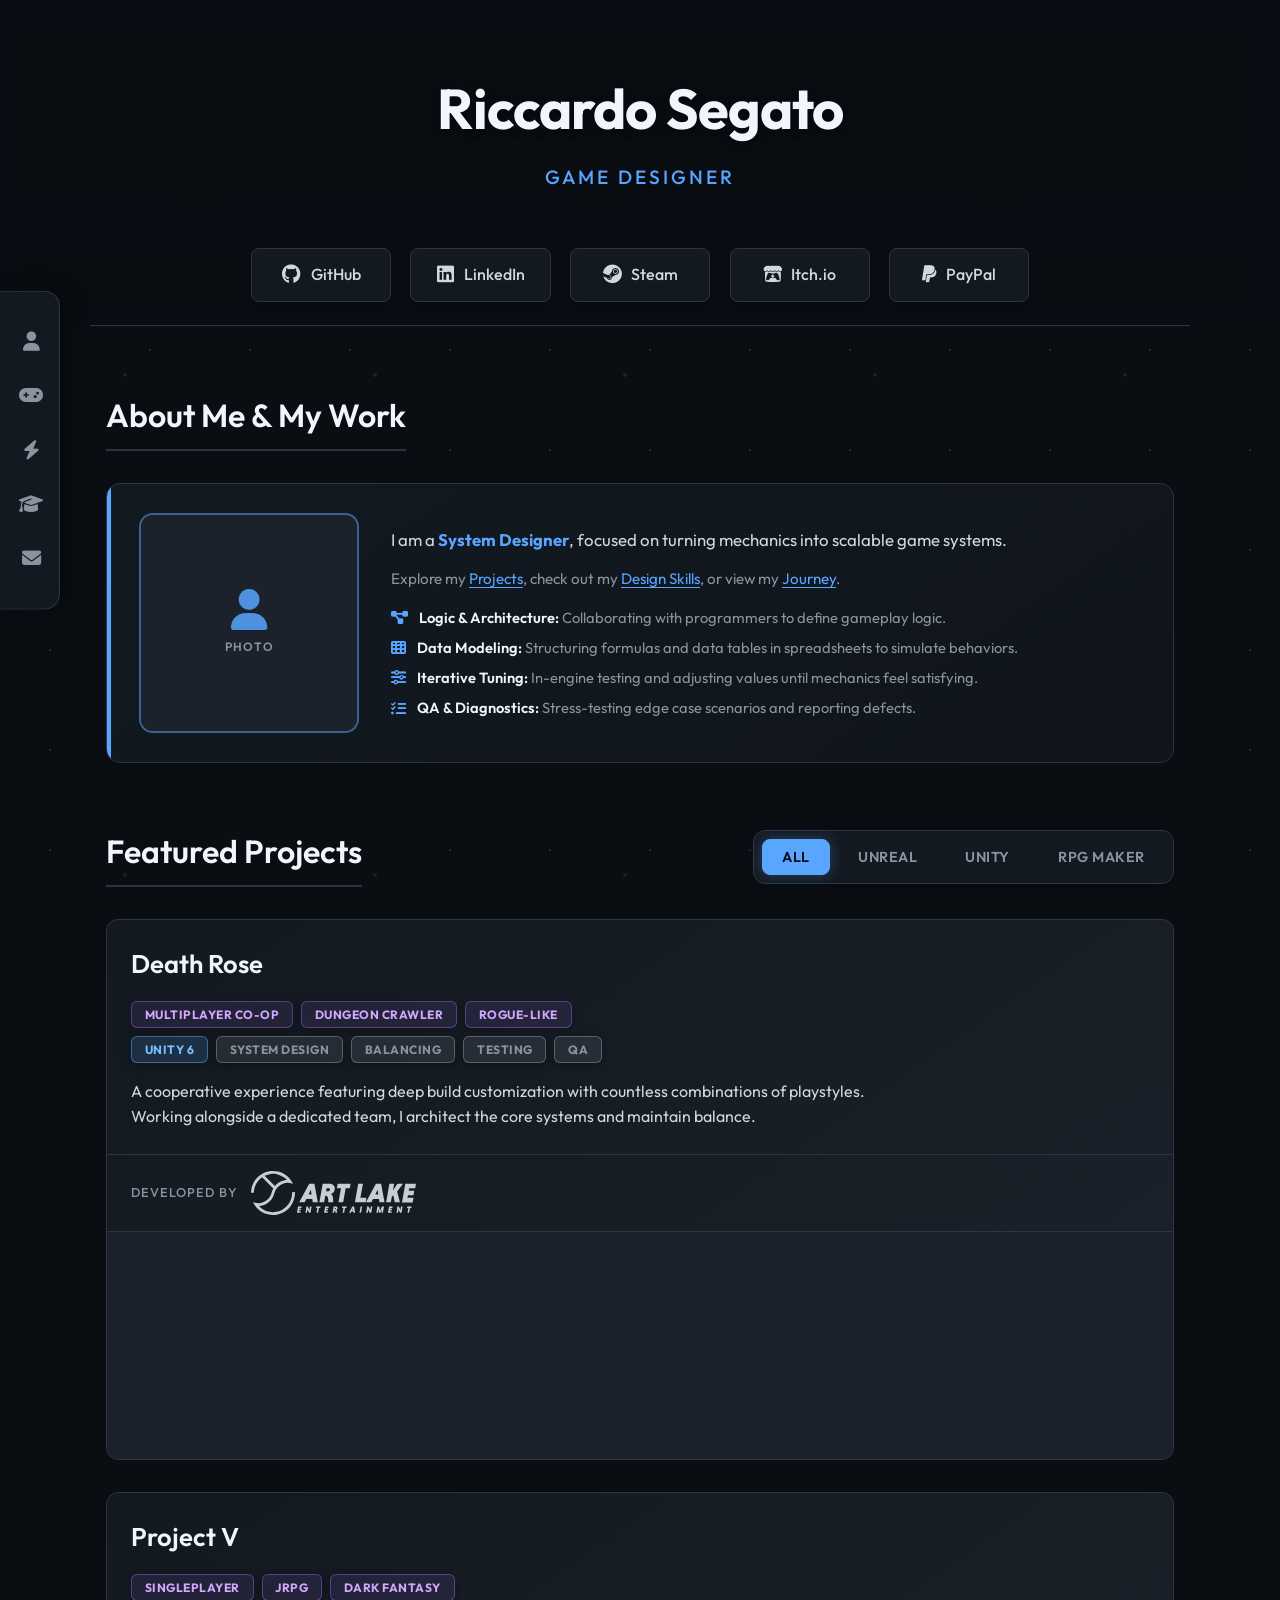
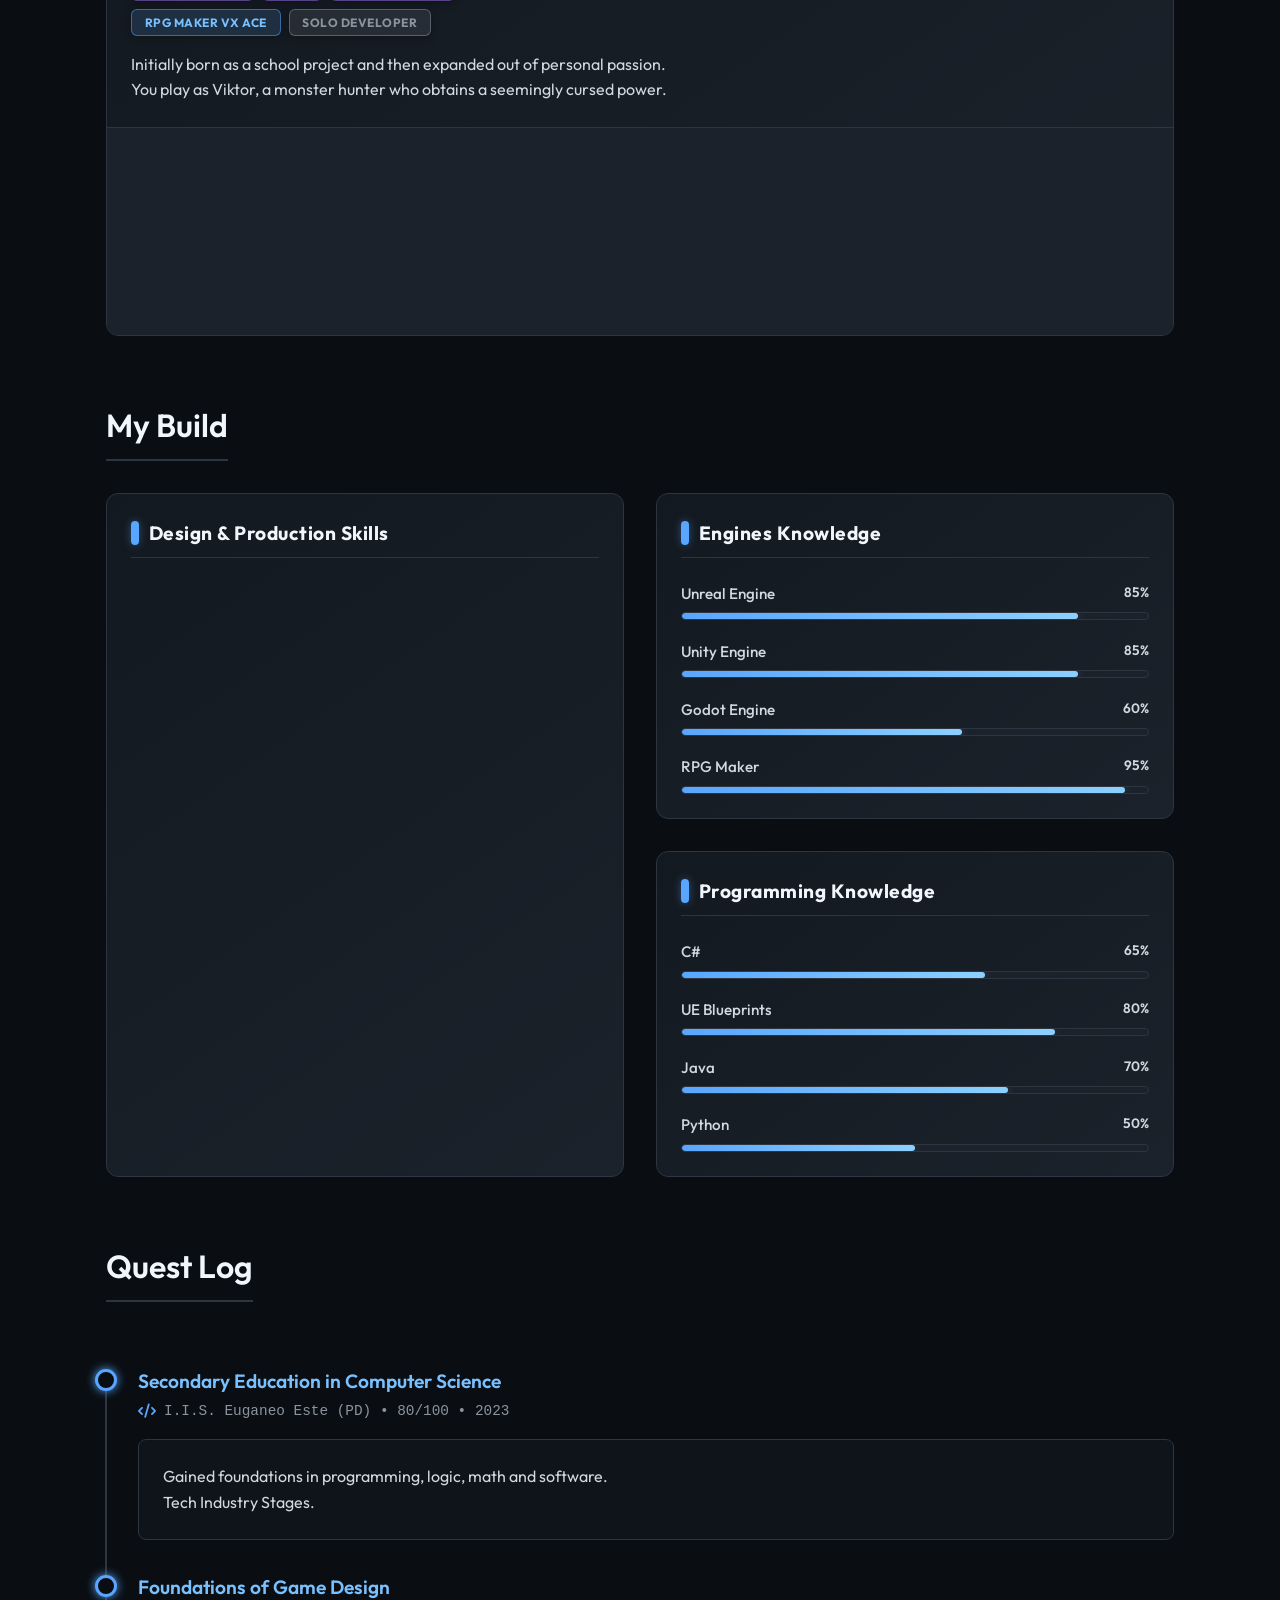
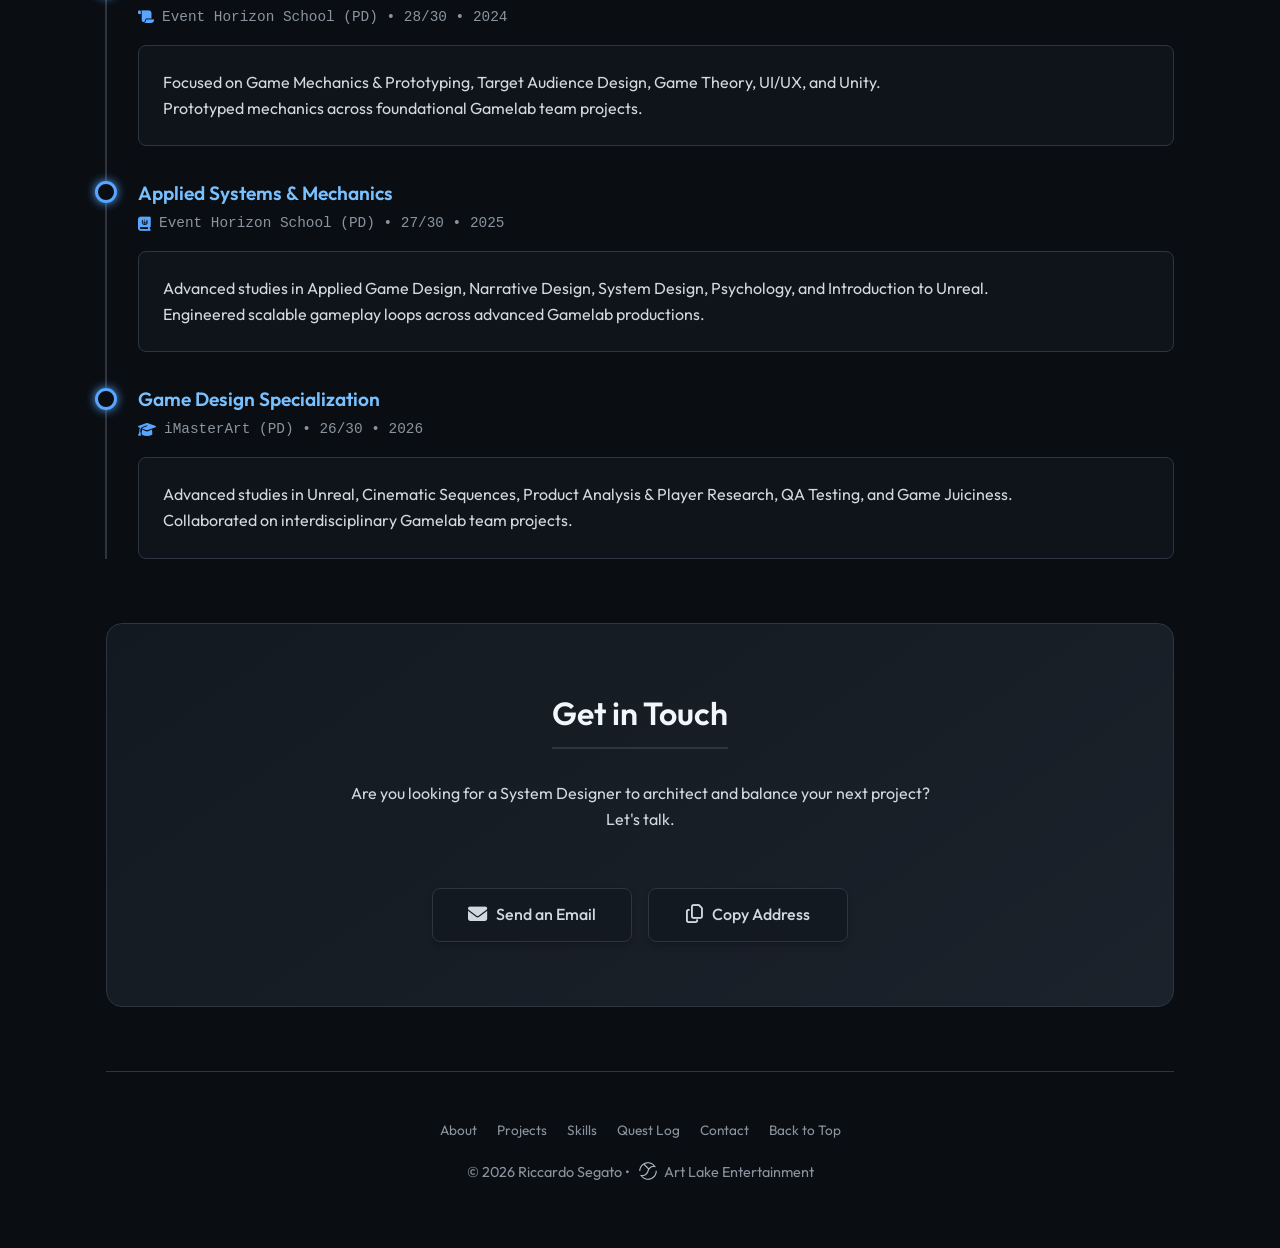
==== index.html @ 7989def7 "feat: update portfolio branding, HTML semantics, and add agent rules" ====
<!DOCTYPE html>
<html lang="en">
<head>
    <meta charset="UTF-8">
    <meta name="viewport" content="width=device-width, initial-scale=1.0">
    <title>Riccardo Segato | Game &amp; System Designer | Portfolio &amp; Projects</title>
    <meta name="description" content="Official portfolio of Riccardo Segato, System &amp; Game Designer at Art Lake. Explore featured game projects, combat mechanics, balancing, and scalable systems.">
    <meta name="keywords" content="Game Designer, System Designer, Level Design, Riccardo Segato, Art Lake Entertainment, Art Lake, ArtLake, Game Developer, Portfolio, Unreal Engine, Unity, RPG, Balancing, Death Rose, Project V">
    <meta name="author" content="Riccardo Segato">
    <link rel="canonical" href="https://officialrickster.github.io/">
    <meta name="theme-color" content="#131920">
    <meta name="color-scheme" content="dark">
    <meta name="referrer" content="strict-origin-when-cross-origin">
    <meta name="robots" content="index, follow, max-snippet:-1, max-image-preview:large, max-video-preview:-1">
    <meta name="geo.region" content="IT-34">
    <meta name="geo.placename" content="Ospedaletto Euganeo, Padua">
    <meta name="geo.position" content="45.2239;11.6111">
    <meta name="apple-mobile-web-app-capable" content="yes">
    <meta name="apple-mobile-web-app-status-bar-style" content="black-translucent">
    <meta name="apple-mobile-web-app-title" content="Riccardo Segato">
    <meta name="format-detection" content="telephone=no">
    <link rel="manifest" href="my-favicon/site.webmanifest">
    <link rel="icon" type="image/png" href="my-favicon/favicon-96x96.png" sizes="96x96">
    <link rel="icon" type="image/svg+xml" href="my-favicon/favicon.svg">
    <link rel="shortcut icon" href="favicon.ico">
    <link rel="apple-touch-icon" sizes="180x180" href="my-favicon/apple-touch-icon.png">
    <link rel="preconnect" href="https://fonts.googleapis.com">
    <link rel="preconnect" href="https://fonts.gstatic.com" crossorigin>
    <link rel="preconnect" href="https://cdnjs.cloudflare.com" crossorigin>
    <link rel="preconnect" href="https://cdn.jsdelivr.net" crossorigin>
    <link rel="preconnect" href="https://store.steampowered.com">
    <link rel="preconnect" href="https://itch.io">
    <link rel="dns-prefetch" href="https://www.googletagmanager.com">
    <link rel="dns-prefetch" href="https://store.fastly.steamstatic.com">
    <link rel="dns-prefetch" href="https://shared.fastly.steamstatic.com">
    <link rel="dns-prefetch" href="https://static.itch.io">
    <link rel="dns-prefetch" href="https://img.itch.zone">
    <link rel="preload" href="https://fonts.googleapis.com/css2?family=Outfit:wght@300;400;500;600;700&display=swap" as="style" onload="this.onload=null;this.rel='stylesheet'">
    <noscript><link rel="stylesheet" href="https://fonts.googleapis.com/css2?family=Outfit:wght@300;400;500;600;700&display=swap"></noscript>
    <link rel="preload" href="https://cdnjs.cloudflare.com/ajax/libs/font-awesome/6.4.0/css/all.min.css" as="style" onload="this.onload=null;this.rel='stylesheet'">
    <noscript><link rel="stylesheet" href="https://cdnjs.cloudflare.com/ajax/libs/font-awesome/6.4.0/css/all.min.css"></noscript>
    <link rel="stylesheet" href="style.css?v=3.7">
    <script defer src="https://cdn.jsdelivr.net/npm/chart.js"></script>
    <script async src="https://www.googletagmanager.com/gtag/js?id=G-GPJS0GCNQX"></script>
    <meta name="google-site-verification" content="hffwutsy0ZOFb4CB1auORcxSzdlUuJG3Jgqvb8DzFxU">
    <meta name="yandex-verification" content="569b7600871c4b5b">
    <link rel="sitemap" type="application/xml" title="Sitemap" href="https://officialrickster.github.io/sitemap.xml">
    <meta property="og:title" content="Riccardo Segato | Game &amp; System Designer | Portfolio &amp; Projects">
    <meta property="og:description" content="Official portfolio of Riccardo Segato, System &amp; Game Designer at Art Lake. Explore featured game projects, combat mechanics, balancing, and scalable systems.">
    <meta property="og:type" content="website">
    <meta property="og:url" content="https://officialrickster.github.io/">
    <meta property="og:site_name" content="Riccardo Segato | Portfolio &amp; Projects">
    <meta property="og:locale" content="en_US">
    <meta property="profile:first_name" content="Riccardo">
    <meta property="profile:last_name" content="Segato">
    <meta property="profile:username" content="OfficialRickster">
    <meta property="og:image" content="https://officialrickster.github.io/my-favicon/web-app-manifest-512x512.png">
    <meta property="og:image:secure_url" content="https://officialrickster.github.io/my-favicon/web-app-manifest-512x512.png">
    <meta property="og:image:type" content="image/png">
    <meta property="og:image:width" content="512">
    <meta property="og:image:height" content="512">
    <meta property="og:image:alt" content="Riccardo Segato Portfolio Logo">
    <meta name="twitter:card" content="summary">
    <meta name="twitter:site" content="@segato_riccardo">
    <meta name="twitter:creator" content="@segato_riccardo">
    <meta name="twitter:title" content="Riccardo Segato | Game &amp; System Designer | Portfolio &amp; Projects">
    <meta name="twitter:description" content="Official portfolio of Riccardo Segato, System &amp; Game Designer at Art Lake. Explore featured game projects, combat mechanics, balancing, and scalable systems.">
    <meta name="twitter:image" content="https://officialrickster.github.io/my-favicon/web-app-manifest-512x512.png">
    <meta name="twitter:image:alt" content="Riccardo Segato Portfolio Logo">
    <link rel="me" href="https://github.com/OfficialRickster">
    <link rel="me" href="https://www.linkedin.com/in/segato-riccardo/">
    <link rel="me" href="https://steamcommunity.com/id/OfficialRickster/">
    <link rel="me" href="https://officialrickster.itch.io/">
    <link rel="me" href="https://open.spotify.com/user/6gh5ch8ua9278mzymevxpqsib">
    <link rel="me" href="https://www.instagram.com/official.rickster/">
    <link rel="me" href="https://www.facebook.com/official.rickster/">
    <link rel="me" href="https://x.com/segato_riccardo">
    <link rel="me" href="https://www.gog.com/u/Official.Rickster">
    <link rel="me" href="https://store.epicgames.com/u/e42998a658664f479538f6eff602d3c8">
    <link rel="me" href="https://www.youtube.com/@official.rickster">
    <link rel="me" href="https://www.xbox.com/it-IT/play/user/RikyTV%20Official">
    <link rel="me" href="https://www.twitch.tv/officialrickster">
    <link rel="me" href="https://linktr.ee/official.rickster">
    <link rel="me" href="https://dev.to/officialrickster">
    <link rel="me" href="https://www.nexusmods.com/profile/OfficialRickster">
    <link rel="me" href="https://www.moddb.com/members/officialrickster">
    <link rel="me" href="https://www.indiedb.com/members/officialrickster">
    <link rel="me" href="https://www.therookies.co/u/rickster">
    <link rel="me" href="https://www.figma.com/@ricksters">
    <script type="application/ld+json">
    {
      "@context": "https://schema.org",
      "@graph": [
        {
          "@type": "WebSite",
          "@id": "https://officialrickster.github.io/#website",
          "url": "https://officialrickster.github.io/",
          "name": "Riccardo Segato | Portfolio & Projects",
          "description": "Official portfolio of Riccardo Segato, System & Game Designer at Art Lake. Explore featured game projects, combat mechanics, balancing, and scalable systems.",
          "publisher": { "@id": "https://officialrickster.github.io/#person" },
          "author": { "@id": "https://officialrickster.github.io/#person" },
          "copyrightHolder": { "@id": "https://officialrickster.github.io/#person" },
          "copyrightYear": 2026,
          "inLanguage": "en"
        },
        {
          "@type": "ProfilePage",
          "@id": "https://officialrickster.github.io/#profilepage",
          "url": "https://officialrickster.github.io/",
          "name": "Riccardo Segato | Game & System Designer | Portfolio & Projects",
          "isPartOf": { "@id": "https://officialrickster.github.io/#website" },
          "about": { "@id": "https://officialrickster.github.io/#person" },
          "mainEntity": { "@id": "https://officialrickster.github.io/#person" },
          "dateCreated": "2026-06-30T19:08:00+02:00",
          "dateModified": "2026-09-23T23:28:00+02:00",
          "hasPart": [
            { "@id": "https://officialrickster.github.io/#navigation" },
            { "@id": "https://officialrickster.github.io/#faq" }
          ],
          "speakable": {
            "@type": "SpeakableSpecification",
            "cssSelector": [
              ".about-lead",
              ".subtitle"
            ]
          },
          "inLanguage": "en"
        },
        {
          "@type": "ItemList",
          "@id": "https://officialrickster.github.io/#navigation",
          "name": "Site Navigation",
          "itemListElement": [
            {
              "@type": "SiteNavigationElement",
              "position": 1,
              "name": "About",
              "url": "https://officialrickster.github.io/#about"
            },
            {
              "@type": "SiteNavigationElement",
              "position": 2,
              "name": "Projects",
              "url": "https://officialrickster.github.io/#projects"
            },
            {
              "@type": "SiteNavigationElement",
              "position": 3,
              "name": "Skills",
              "url": "https://officialrickster.github.io/#skills"
            },
            {
              "@type": "SiteNavigationElement",
              "position": 4,
              "name": "Education",
              "url": "https://officialrickster.github.io/#education"
            },
            {
              "@type": "SiteNavigationElement",
              "position": 5,
              "name": "Contact",
              "url": "https://officialrickster.github.io/#contact"
            }
          ]
        },
        {
          "@type": "Organization",
          "@id": "https://officialrickster.github.io/#organization",
          "name": "Art Lake Entertainment",
          "alternateName": [
            "Art Lake",
            "ArtLake",
            "ArtLake Entertainment"
          ],
          "url": "https://officialrickster.github.io/",
          "logo": "https://officialrickster.github.io/Assets/AL-Logo.svg",
          "image": "https://officialrickster.github.io/Assets/AL-ExtendedLogo.svg",
          "description": "Indie game development studio based in Veneto, Italy, developers and publishers of the cooperative action Rogue-Like Death Rose.",
          "address": {
            "@type": "PostalAddress",
            "addressRegion": "Veneto",
            "addressCountry": "Italy"
          },
          "knowsAbout": [
            "Video Game Development",
            "Unity",
            "Unreal Engine",
            "Cooperative Games",
            "Action Rogue-Like"
          ],
          "member": {
            "@id": "https://officialrickster.github.io/#person"
          },
          "owns": [
            { "@id": "https://officialrickster.github.io/#game-death-rose" }
          ],
          "product": [
            { "@id": "https://officialrickster.github.io/#game-death-rose" }
          ]
        },
        {
          "@type": "Person",
          "@id": "https://officialrickster.github.io/#person",
          "name": "Riccardo Segato",
          "alternateName": [
            "Riccardo S.",
            "OfficialRickster",
            "official.rickster",
            "Official_Rickster",
            "Rickster",
            "Rick",
            "RikyTV",
            "RikyTVOfficial",
            "RikyTV_Official",
            "JustRick"
          ],
          "givenName": "Riccardo",
          "familyName": "Segato",
          "nationality": {
            "@type": "Country",
            "name": "Italy"
          },
          "homeLocation": {
            "@type": "Place",
            "name": "Ospedaletto Euganeo, Padua, Italy",
            "address": {
              "@type": "PostalAddress",
              "addressLocality": "Ospedaletto Euganeo",
              "addressRegion": "Padua",
              "addressCountry": "Italy"
            }
          },
          "worksFor": {
            "@id": "https://officialrickster.github.io/#organization"
          },
          "memberOf": {
            "@id": "https://officialrickster.github.io/#organization"
          },
          "workExample": [
            { "@id": "https://officialrickster.github.io/#game-death-rose" },
            { "@id": "https://officialrickster.github.io/#game-project-v" }
          ],
          "knowsLanguage": [
            {
              "@type": "Language",
              "name": "Italian",
              "alternateName": "it"
            },
            {
              "@type": "Language",
              "name": "English",
              "alternateName": "en"
            }
          ],
          "alumniOf": [
            {
              "@type": "EducationalOrganization",
              "name": "Event Horizon School",
              "url": "https://eventhorizon-school.com/"
            },
            {
              "@type": "EducationalOrganization",
              "name": "iMasterArt",
              "url": "https://imasterart.academy/"
            },
            {
              "@type": "EducationalOrganization",
              "name": "I.I.S. Euganeo Este",
              "url": "https://euganeo.edu.it/"
            }
          ],
          "hasCredential": [
            {
              "@type": "EducationalOccupationalCredential",
              "name": "Game Design Specialization",
              "credentialCategory": "Professional Specialization",
              "recognizedBy": {
                "@type": "EducationalOrganization",
                "name": "iMasterArt",
                "url": "https://imasterart.academy/"
              }
            },
            {
              "@type": "EducationalOccupationalCredential",
              "name": "Applied Systems & Mechanics",
              "credentialCategory": "Professional Course",
              "recognizedBy": {
                "@type": "EducationalOrganization",
                "name": "Event Horizon School",
                "url": "https://eventhorizon-school.com/"
              }
            },
            {
              "@type": "EducationalOccupationalCredential",
              "name": "Foundations of Game Design",
              "credentialCategory": "Professional Course",
              "recognizedBy": {
                "@type": "EducationalOrganization",
                "name": "Event Horizon School",
                "url": "https://eventhorizon-school.com/"
              }
            },
            {
              "@type": "EducationalOccupationalCredential",
              "name": "Secondary Education in Computer Science",
              "credentialCategory": "High School Diploma",
              "recognizedBy": {
                "@type": "EducationalOrganization",
                "name": "I.I.S. Euganeo Este",
                "url": "https://euganeo.edu.it/"
              }
            }
          ],
          "jobTitle": [
            "Game Designer",
            "System Designer",
            "Level Designer",
            "Game Developer",
            "QA Tester"
          ],
          "hasOccupation": [
            {
              "@type": "Occupation",
              "name": "System Designer",
              "occupationalCategory": "15-1255.00",
              "skills": "Mathematical Balancing, System Architecture, Economy Design, Progression Curves, Data Tables"
            },
            {
              "@type": "Occupation",
              "name": "Game Designer",
              "occupationalCategory": "15-1255.00",
              "skills": "Game Mechanics, Combat Design, GDD, Prototyping, Unreal Engine, Unity, Level Design"
            },
            {
              "@type": "Occupation",
              "name": "Game Developer",
              "occupationalCategory": "15-1255.00",
              "skills": "Game Development, Unreal Engine, Unity, Sequencer, Animation, Blueprints, Cutscenes, Cinematic Editing"
            }
          ],
          "description": "System & Game Designer specialized in game mechanics, balancing, RPGs, and robust systems.",
          "image": "https://officialrickster.github.io/my-favicon/apple-touch-icon.png",
          "url": "https://officialrickster.github.io/",
          "email": "mailto:richi.segato@gmail.com",
          "telephone": "+393341160538",
          "contactPoint": {
            "@type": "ContactPoint",
            "contactType": "Professional Inquiries & Collaborations",
            "email": "richi.segato@gmail.com",
            "telephone": "+393341160538",
            "availableLanguage": ["English", "Italian"]
          },
          "knowsAbout": [
            "Game Design",
            "System Design",
            "Game Mechanics",
            "Economy Balancing",
            "Combat Systems",
            "Progression Curves",
            "Unreal Engine",
            "Blueprints",
            "Unity",
            "C#",
            "Java",
            "Python",
            "RPG Maker",
            "Game Engines",
            "Game Development",
            "QA Testing",
            "Game Design Documentation",
            "Prototyping",
            "Level Design",
            "Agile",
            "Scrum",
            "Playtesting",
            "Game Jam",
            "Data-Driven Design",
            "JRPG",
            "Rogue-Like Design"
          ],
          "sameAs": [
            "https://github.com/OfficialRickster",
            "https://www.linkedin.com/in/segato-riccardo/",
            "https://steamcommunity.com/id/OfficialRickster/",
            "https://officialrickster.itch.io/",
            "https://open.spotify.com/user/6gh5ch8ua9278mzymevxpqsib",
            "https://www.instagram.com/official.rickster/",
            "https://www.facebook.com/official.rickster/",
            "https://x.com/segato_riccardo",
            "https://www.gog.com/u/Official.Rickster",
            "https://store.epicgames.com/u/e42998a658664f479538f6eff602d3c8",
            "https://www.youtube.com/@official.rickster",
            "https://www.xbox.com/it-IT/play/user/RikyTV%20Official",
            "https://www.twitch.tv/officialrickster",
            "https://linktr.ee/official.rickster",
            "https://dev.to/officialrickster",
            "https://www.nexusmods.com/profile/OfficialRickster",
            "https://www.moddb.com/members/officialrickster",
            "https://www.indiedb.com/members/officialrickster",
            "https://www.therookies.co/u/rickster",
            "https://www.figma.com/@ricksters"
          ]
        },
        {
          "@type": "VideoGame",
          "@id": "https://officialrickster.github.io/#game-death-rose",
          "name": "Death Rose",
          "url": "https://store.steampowered.com/app/3953940/Death_Rose/",
          "description": "A cooperative dungeon crawler action Rogue-Like developed and published by Art Lake Entertainment, featuring deep build customization.",
          "genre": ["Multiplayer co-op", "Dungeon Crawler", "Rogue-Like"],
          "gamePlatform": ["PC", "Windows"],
          "applicationCategory": "Game",
          "operatingSystem": "Windows",
          "playMode": "CoOp",
          "creator": {
            "@id": "https://officialrickster.github.io/#organization"
          },
          "productionCompany": {
            "@id": "https://officialrickster.github.io/#organization"
          },
          "publisher": {
            "@id": "https://officialrickster.github.io/#organization"
          },
          "contributor": {
            "@id": "https://officialrickster.github.io/#person"
          }
        },
        {
          "@type": "VideoGame",
          "@id": "https://officialrickster.github.io/#game-project-v",
          "name": "Project V",
          "url": "https://officialrickster.itch.io/project-v",
          "description": "A classic singleplayer dark fantasy JRPG featuring ATB combat created and developed independently by Riccardo Segato as a personal solo indie project. Not produced by Art Lake Entertainment.",
          "genre": ["Singleplayer", "JRPG", "ATB Combat", "Fantasy"],
          "gamePlatform": ["PC", "Windows"],
          "applicationCategory": "Game",
          "operatingSystem": "Windows",
          "playMode": "SinglePlayer",
          "creator": { "@id": "https://officialrickster.github.io/#person" },
          "author": { "@id": "https://officialrickster.github.io/#person" },
          "publisher": { "@id": "https://officialrickster.github.io/#person" },
          "copyrightHolder": { "@id": "https://officialrickster.github.io/#person" }
        },
        {
          "@type": "FAQPage",
          "@id": "https://officialrickster.github.io/#faq",
          "isPartOf": { "@id": "https://officialrickster.github.io/#website" },
          "about": { "@id": "https://officialrickster.github.io/#person" },
          "mainEntity": [
            {
              "@type": "Question",
              "name": "Who is Riccardo Segato and what does he specialize in as a Game Designer?",
              "acceptedAnswer": {
                "@type": "Answer",
                "text": "Riccardo Segato is an Italian Game Designer specializing in mechanic design and creating scalable game systems, with a vertical focus on gameplay logic architecture, data modeling (progression curves and formulas in spreadsheets), balancing, Economy Design, and QA. In short, he is a System Designer. He also possesses strong capabilities in Level Design, Combat Design, and Problem Solving."
              }
            },
            {
              "@type": "Question",
              "name": "What is Riccardo Segato's game design methodology and workflow?",
              "acceptedAnswer": {
                "@type": "Answer",
                "text": "Riccardo Segato approaches game design through four core pillars: Logic & Architecture (defining structured mechanics and collaborating closely with programmers), Data Modeling (designing mathematical formulas and progression curves in spreadsheets), Iterative Tuning (testing and refining values directly in-engine), and QA Diagnostics (stress-testing edge cases and defects)."
              }
            },
            {
              "@type": "Question",
              "name": "What is the professional relationship between Riccardo Segato and Art Lake Entertainment?",
              "acceptedAnswer": {
                "@type": "Answer",
                "text": "Riccardo Segato works as a System Designer, Balancer, and Tester for the independent studio Art Lake Entertainment. His personal portfolio (https://officialrickster.github.io/) showcases the body of work completed with Art Lake Entertainment as well as his individual projects independent from the studio. He has been an official member since July 2023 and actively contributes to multiple projects."
              }
            },
            {
              "@type": "Question",
              "name": "Which game engines, programming languages, and tools does Riccardo Segato master?",
              "acceptedAnswer": {
                "@type": "Answer",
                "text": "Riccardo Segato works with Unity, Unreal Engine, and RPG Maker. He has strong programming skills in Blueprints and produces well-structured Game Design Documents (GDD). He earned a Game Design Specialization from iMasterArt and completed several professional courses at Event Horizon School."
              }
            },
            {
              "@type": "Question",
              "name": "What is Riccardo Segato's educational background and technical training?",
              "acceptedAnswer": {
                "@type": "Answer",
                "text": "Riccardo Segato holds a Secondary Education Diploma in Computer Science from I.I.S. Euganeo Este (80/100, 2023), establishing a strong foundation in programming, logic, and mathematics. He completed professional game design courses at Event Horizon School and earned a Game Design Specialization at iMasterArt (26/30, 2026), focusing on Unreal Engine, game juiciness, player research, and multiple collaborative Gamelab projects."
              }
            },
            {
              "@type": "Question",
              "name": "Does Riccardo Segato have experience with rapid prototyping and game jams?",
              "acceptedAnswer": {
                "@type": "Answer",
                "text": "Yes, Riccardo Segato actively participates in game jams and rapid prototyping exercises, demonstrating the ability to turn abstract ideas into playable gameplay loops under tight deadlines, coordinate multidisciplinary teammates, and iterate on player feedback efficiently."
              }
            },
            {
              "@type": "Question",
              "name": "Where is Riccardo Segato based and is he available for remote work?",
              "acceptedAnswer": {
                "@type": "Answer",
                "text": "Riccardo Segato is based in Padua (Veneto, Italy) and is proficient in both Italian and English. He is fully available for full-remote opportunities, hybrid setups, freelance contracts, and international game development collaborations."
              }
            },
            {
              "@type": "Question",
              "name": "Which roles and collaborations is Riccardo Segato available for, and how can he be contacted?",
              "acceptedAnswer": {
                "@type": "Answer",
                "text": "Riccardo Segato is open to career opportunities and professional collaborations as a System Designer, Game Designer, Combat/Economy Balancer, and Technical QA. He can be contacted directly via email at richi.segato@gmail.com."
              }
            }
          ]
        }
      ]
    }
    </script>
</head>
<body>
    <nav class="sidebar-nav">
        <ul>
            <li><a href="#about" title="About"><i class="fa-solid fa-user"></i><span class="nav-text">About</span></a></li>
            <li><a href="#projects" title="Projects"><i class="fa-solid fa-gamepad"></i><span class="nav-text">Projects</span></a></li>
            <li><a href="#skills" title="Skills"><i class="fa-solid fa-bolt"></i><span class="nav-text">Skills</span></a></li>
            <li><a href="#education" title="Education"><i class="fa-solid fa-graduation-cap"></i><span class="nav-text">Education</span></a></li>
            <li><a href="#contact" title="Contact"><i class="fa-solid fa-envelope"></i><span class="nav-text">Contact</span></a></li>
        </ul>
    </nav>
    <div class="bg-particles">
        <div class="particle-layer layer-1"></div>
        <div class="particle-layer layer-2"></div>
        <div class="particle-layer layer-3"></div>
    </div>
    <div class="container">
        <header id="top">
            <h1 class="header-title">
                <span class="name">Riccardo Segato</span>
                <span class="subtitle">Game Designer</span>
            </h1>
        </header>
        <div class="social-links">
            <a href="https://github.com/OfficialRickster" target="_blank" rel="noopener noreferrer" aria-label="GitHub" title="GitHub - OfficialRickster"><i class="fa-brands fa-github"></i> GitHub</a>
            <a href="https://www.linkedin.com/in/segato-riccardo/" target="_blank" rel="noopener noreferrer" aria-label="LinkedIn" title="LinkedIn - Riccardo Segato"><i class="fa-brands fa-linkedin"></i> LinkedIn</a>
            <a href="https://steamcommunity.com/id/OfficialRickster/" target="_blank" rel="noopener noreferrer" aria-label="Steam" title="Steam - OfficialRickster"><i class="fa-brands fa-steam"></i> Steam</a>
            <a href="https://officialrickster.itch.io/" target="_blank" rel="noopener noreferrer" aria-label="Itch.io" title="Itch.io - OfficialRickster"><i class="fa-brands fa-itch-io"></i> Itch.io</a>
            <a href="https://www.paypal.com/paypalme/OfficialRikyTV" target="_blank" rel="noopener noreferrer" aria-label="PayPal" title="PayPal - Support OfficialRickster"><i class="fa-brands fa-paypal"></i> PayPal</a>
        </div>
        <main>
            <section id="about">
                <h2>About Me & My Work</h2>
                <div class="about-card reveal">
                    <div class="about-photo-wrapper">
                        <img src="Assets/profile.jpg" alt="Riccardo Segato - Game & System Designer" class="about-photo" onerror="this.classList.add('is-missing');">
                        <div class="about-photo-placeholder">
                            <i class="fa-solid fa-user"></i>
                            <span>Photo</span>
                        </div>
                    </div>
                    <div class="about-text">
                        <p class="about-lead">I am a <strong>System Designer</strong>, focused on turning mechanics into scalable game systems.</p>
                        <p class="about-nav-hint">Explore my <a href="#projects" class="inline-internal-link">Projects</a>, check out my <a href="#skills" class="inline-internal-link">Design Skills</a>, or view my <a href="#education" class="inline-internal-link">Journey</a>.</p>
                        <ul class="about-workflow">
                            <li><i class="fa-solid fa-diagram-project"></i> <span><strong>Logic & Architecture:</strong> Collaborating with programmers to define gameplay logic.</span></li>
                            <li><i class="fa-solid fa-table-cells"></i> <span><strong>Data Modeling:</strong> Structuring formulas and data tables in spreadsheets to simulate behaviors.</span></li>
                            <li><i class="fa-solid fa-sliders"></i> <span><strong>Iterative Tuning:</strong> In-engine testing and adjusting values until mechanics feel satisfying.</span></li>
                            <li><i class="fa-solid fa-list-check"></i> <span><strong>QA & Diagnostics:</strong> Stress-testing edge case scenarios and reporting defects.</span></li>
                        </ul>
                    </div>
                </div>
            </section>
            <section id="projects">
                <div class="projects-header reveal">
                    <h2>Featured Projects</h2>
                    <button class="mobile-filter-toggle"><i class="fa-solid fa-filter"></i>Filters</button>
                    <div class="project-filters">
                        <div class="filter-active-bg"></div>
                        <button class="filter-btn active" data-filter="all">All</button>
                        <button class="filter-btn" data-filter="Unreal">Unreal</button>
                        <button class="filter-btn" data-filter="Unity">Unity</button>
                        <button class="filter-btn" data-filter="RPG Maker">RPG Maker</button>
                    </div>
                </div>
                <div class="projects-grid">
                    <div class="project-card reveal" id="death-rose">
                        <div class="project-content">
                            <div class="project-header">
                                <h3 class="project-title">Death Rose</h3>
                            </div>
                            <div class="project-tags">
                                <span class="genre-tag">Multiplayer co-op</span>
                                <span class="genre-tag">Dungeon Crawler</span>
                                <span class="genre-tag">Rogue-Like</span>
                            </div>
                            <div class="project-roles">
                                <span class="engine-tag">Unity 6</span>
                                <div class="role-tags-wrapper">
                                    <span class="role-tag">System Design</span>
                                    <span class="role-tag">Balancing</span>
                                    <span class="role-tag">Testing</span>
                                    <span class="role-tag">QA</span>
                                </div>
                            </div>
                            <p>A cooperative experience featuring deep build customization with countless combinations of playstyles.<br>Working alongside a dedicated team, I architect the core systems and maintain balance.</p>
                        </div>
                        <div class="project-studio-banner">
                            <span class="studio-label">Developed by</span>
                            <img src="Assets/AL-ExtendedLogo.svg" alt="Art Lake Entertainment" class="studio-extended-logo" width="165" height="44" draggable="false">
                        </div>
                        <div class="project-embed">
                            <div class="scale-wrapper steam-wrapper">
                                <iframe title="Steam Store Widget for Death Rose" src="https://store.steampowered.com/widget/3953940/?l=english" width="650" height="190" class="scaled-frame steam-frame" frameborder="0" allowtransparency="true" loading="eager"><a href="https://store.steampowered.com/app/3953940/Death_Rose/" target="_blank" rel="noopener noreferrer">View Death Rose on Steam</a></iframe>
                            </div>
                        </div>
                    </div>
                    <div class="project-card reveal" id="project-v">
                        <div class="project-content">
                            <div class="project-header">
                                <h3 class="project-title">Project V</h3>
                            </div>
                            <div class="project-tags">
                                <span class="genre-tag">Singleplayer</span>
                                <span class="genre-tag">JRPG</span>
                                <span class="genre-tag">Dark Fantasy</span>
                            </div>
                            <div class="project-roles">
                                <span class="engine-tag">RPG Maker VX Ace</span>
                                <div class="role-tags-wrapper">
                                    <span class="role-tag">Solo Developer</span>
                                </div>
                            </div>
                            <p>Initially born as a school project and then expanded out of personal passion.<br>You play as Viktor, a monster hunter who obtains a seemingly cursed power.</p>
                        </div>
                        <div class="project-embed">
                            <div class="scale-wrapper itch-wrapper">
                                <iframe title="Itch.io Store Widget for Project V" src="https://itch.io/embed/3691266?linkback=true&amp;border_width=0&amp;bg_color=2a313c&amp;fg_color=eeeeee&amp;link_color=528b2d&amp;border_color=363636" width="650" height="167" class="scaled-frame itch-frame" frameborder="0" allowtransparency="true" loading="eager"><a href="https://officialrickster.itch.io/project-v" target="_blank" rel="noopener noreferrer">Play Project V on Itch.io</a></iframe>
                            </div>
                        </div>
                    </div>
                </div>
            </section>
            <section id="skills">
                <h2>My Build</h2>
                <div class="skills-layout reveal">
                    <div class="skill-group radar-group">
                        <h3>Design & Production Skills</h3>
                        <div class="radar-canvas-container">
                            <canvas id="designRadar"></canvas>
                        </div>
                    </div>
                    <div class="skills-right-col">
                        <div class="skill-group">
                            <h3>Engines Knowledge</h3>
                            <div class="skill-list">
                                <div class="skill-bar-container">
                                    <div class="skill-bar-header"><span class="skill-name">Unreal Engine</span><span class="skill-percentage">85%</span></div>
                                    <div class="skill-bar-track"><div class="skill-bar-fill fill-85"></div></div>
                                </div>
                                <div class="skill-bar-container">
                                    <div class="skill-bar-header"><span class="skill-name">Unity Engine</span><span class="skill-percentage">85%</span></div>
                                    <div class="skill-bar-track"><div class="skill-bar-fill fill-85"></div></div>
                                </div>
                                <div class="skill-bar-container">
                                    <div class="skill-bar-header"><span class="skill-name">Godot Engine</span><span class="skill-percentage">60%</span></div>
                                    <div class="skill-bar-track"><div class="skill-bar-fill fill-60"></div></div>
                                </div>
                                <div class="skill-bar-container">
                                    <div class="skill-bar-header"><span class="skill-name">RPG Maker</span><span class="skill-percentage">95%</span></div>
                                    <div class="skill-bar-track"><div class="skill-bar-fill fill-95"></div></div>
                                </div>
                            </div>
                        </div>
                        <div class="skill-group">
                            <h3>Programming Knowledge</h3>
                            <div class="skill-list">
                                <div class="skill-bar-container">
                                    <div class="skill-bar-header"><span class="skill-name">C#</span><span class="skill-percentage">65%</span></div>
                                    <div class="skill-bar-track"><div class="skill-bar-fill fill-65"></div></div>
                                </div>
                                <div class="skill-bar-container">
                                    <div class="skill-bar-header"><span class="skill-name">UE Blueprints</span><span class="skill-percentage">80%</span></div>
                                    <div class="skill-bar-track"><div class="skill-bar-fill fill-80"></div></div>
                                </div>
                                <div class="skill-bar-container">
                                    <div class="skill-bar-header"><span class="skill-name">Java</span><span class="skill-percentage">70%</span></div>
                                    <div class="skill-bar-track"><div class="skill-bar-fill fill-70"></div></div>
                                </div>
                                <div class="skill-bar-container">
                                    <div class="skill-bar-header"><span class="skill-name">Python</span><span class="skill-percentage">50%</span></div>
                                    <div class="skill-bar-track"><div class="skill-bar-fill fill-50"></div></div>
                                </div>
                            </div>
                        </div>
                    </div>
                </div>
            </section>
            <section id="education">
                <h2>Quest Log</h2>
                <div class="quest-timeline reveal">
                    <div class="quest-item">
                        <h3 class="quest-title">Secondary Education in Computer Science</h3>
                        <div class="quest-meta"><i class="fa-solid fa-code"></i> I.I.S. Euganeo Este (PD) • 80/100 • 2023</div>
                        <div class="quest-desc">
                            Gained foundations in programming, logic, math and software.<br>Tech Industry Stages.
                        </div>
                    </div>
                    <div class="quest-item">
                        <h3 class="quest-title">Foundations of Game Design</h3>
                        <div class="quest-meta"><i class="fa-solid fa-scroll"></i> Event Horizon School (PD) • 28/30 • 2024</div>
                        <div class="quest-desc">
                            Focused on Game Mechanics & Prototyping, Target Audience Design, Game Theory, UI/UX, and Unity.<br>Prototyped mechanics across foundational Gamelab team projects.
                        </div>
                    </div>
                    <div class="quest-item">
                        <h3 class="quest-title">Applied Systems & Mechanics</h3>
                        <div class="quest-meta"><i class="fa-solid fa-book-journal-whills"></i> Event Horizon School (PD) • 27/30 • 2025</div>
                        <div class="quest-desc">
                            Advanced studies in Applied Game Design, Narrative Design, System Design, Psychology, and Introduction to Unreal.<br>Engineered scalable gameplay loops across advanced Gamelab productions.
                        </div>
                    </div>
                    <div class="quest-item">
                        <h3 class="quest-title">Game Design Specialization</h3>
                        <div class="quest-meta"><i class="fa-solid fa-graduation-cap"></i> iMasterArt (PD) • 26/30 • 2026</div>
                        <div class="quest-desc">
                            Advanced studies in Unreal, Cinematic Sequences, Product Analysis & Player Research, QA Testing, and Game Juiciness.<br>Collaborated on interdisciplinary Gamelab team projects.
                        </div>
                    </div>
                </div>
            </section>
            <section id="contact" class="reveal">
                <h2>Get in Touch</h2>
                <p>Are you looking for a System Designer to architect and balance your next project?<br>Let's talk.</p>
                <div class="contact-buttons">
                    <a href="mailto:richi.segato@gmail.com" target="_blank" rel="noopener noreferrer" class="btn-primary" title="Send an Email to Riccardo Segato">
                        <i class="fa-solid fa-envelope"></i> Send an Email
                    </a>
                    <button id="copyEmailBtn" class="btn-primary">
                        <i class="fa-regular fa-copy"></i> Copy Address
                    </button>
                </div>
            </section>
        </main>
        <footer>
            <nav class="footer-nav" aria-label="Quick links">
                <a href="#about">About</a>
                <a href="#projects">Projects</a>
                <a href="#skills">Skills</a>
                <a href="#education">Quest Log</a>
                <a href="#contact">Contact</a>
                <a href="#top">Back to Top</a>
            </nav>
            <p>&copy; <span id="current-year"></span> Riccardo Segato • <img src="Assets/AL-Logo.svg" alt="Art Lake Entertainment Logo" class="footer-studio-logo" width="18" height="18"> Art Lake Entertainment</p>
        </footer>
    </div>
    <button id="scrollToTopBtn" aria-label="Scroll to top"><i class="fa-solid fa-arrow-up"></i></button>
    <script defer src="script.js?v=1.6"></script>
</body>
</html>
---- style.css ----
:root {
    --bg-primary: #0a0e13;
    --bg-secondary: #131920;
    --bg-tertiary: #1b222b;
    --text-primary: #d1d9e0;
    --text-secondary: #8b949e;
    --text-heading: #f0f6fc;
    --accent-main: #58a6ff;
    --accent-hover: #79c0ff;
    --border-light: #2d3540;
    --border-focus: #58a6ff;
    --shadow-subtle: 0 8px 32px rgba(0, 0, 0, 0.6);
    --shadow-glow: 0 0 15px rgba(88, 166, 255, 0.3);
}
* {
    box-sizing: border-box;
    margin: 0;
    padding: 0;
}
html {
    overflow-x: clip;
}
body {
    font-family: 'Outfit', sans-serif;
    background-color: var(--bg-primary);
    color: var(--text-primary);
    line-height: 1.6;
    padding: 0;
    overflow-x: visible;
}
a, button {
    -webkit-tap-highlight-color: transparent;
    -webkit-touch-callout: none;
    -webkit-user-select: none;
    user-select: none;
    -webkit-user-drag: none;
    touch-action: manipulation;
}
.container {
    max-width: 1100px;
    margin: 0 auto;
    padding: 0 1rem;
}
header {
    padding: 4rem 0 0.5rem 0;
    text-align: center;
    background: rgba(10, 14, 19, 0.85);
    backdrop-filter: blur(12px);
    -webkit-backdrop-filter: blur(12px);
    margin-left: calc(50% - 50vw);
    margin-right: calc(50% - 50vw);
    width: 100vw;
}
h1, .header-title {
    font-size: 3.5rem;
    font-weight: 700;
    color: var(--text-heading);
    letter-spacing: -1px;
    margin-bottom: 0;
    text-shadow: 0 2px 10px rgba(0,0,0,0.5);
}
.header-title .name {
    display: block;
    margin-bottom: 0.5rem;
}
.subtitle {
    color: var(--accent-main);
    font-size: 1.2rem;
    font-weight: 500;
    text-transform: uppercase;
    letter-spacing: 3px;
    margin-bottom: 1.5rem;
}
.header-title .subtitle {
    display: block;
    text-shadow: none;
    line-height: 1.6;
}
header p {
    color: var(--text-secondary);
    font-size: 1.1rem;
}
.social-links {
    display: flex;
    flex-wrap: wrap;
    justify-content: center;
    gap: 1.2rem;
    position: sticky;
    top: 0;
    z-index: 1000;
    background: rgba(10, 14, 19, 0.85);
    backdrop-filter: blur(12px);
    -webkit-backdrop-filter: blur(12px);
    padding: 1.5rem 1rem;
    margin-bottom: 4rem;
    margin-left: calc(50% - 50vw);
    margin-right: calc(50% - 50vw);
    width: 100vw;
    max-width: 100vw;
}
.social-links::after {
    content: '';
    position: absolute;
    bottom: 0;
    left: 50%;
    transform: translateX(-50%);
    width: 100%;
    max-width: 1100px;
    height: 1px;
    background-color: var(--border-light);
}
.social-links a {
    display: flex;
    align-items: center;
    justify-content: center;
    min-width: 140px;
    gap: 0.6rem;
    color: var(--text-primary);
    text-decoration: none;
    background-color: var(--bg-secondary);
    padding: 0.8rem 1.6rem;
    border-radius: 8px;
    border: 1px solid var(--border-light);
    font-size: 1rem;
    font-weight: 500;
    transition: all 0.3s ease;
    box-shadow: 0 4px 6px rgba(0,0,0,0.2);
}
.social-links a i {
    font-size: 1.2rem;
}
@media (hover: hover) {
    .social-links a:hover {
        border-color: var(--accent-main);
        color: var(--text-heading);
        background-color: var(--bg-tertiary);
        transform: translateY(-3px);
        box-shadow: var(--shadow-glow);
    }
}
section {
    margin-bottom: 4rem;
    scroll-margin-top: 130px;
}
h2 {
    font-size: 2rem;
    color: var(--text-heading);
    margin-bottom: 2rem;
    font-weight: 600;
    border-bottom: 2px solid var(--border-light);
    padding-bottom: 0.5rem;
    display: inline-block;
}
p {
    margin-bottom: 1rem;
}
p:last-child {
    margin-bottom: 0;
}
.about-card {
    display: flex;
    align-items: center;
    gap: 2rem;
    background: linear-gradient(145deg, var(--bg-secondary), #10151c);
    padding: 1.8rem 2rem;
    border-radius: 14px;
    border: 1px solid var(--border-light);
    position: relative;
    overflow: hidden;
    transition: all 0.3s ease;
}
.about-card:hover,
.about-card:active {
    border-color: var(--border-focus);
    box-shadow: var(--shadow-glow);
}
.about-card::before {
    content: '';
    position: absolute;
    top: 0;
    left: 0;
    width: 4px;
    height: 100%;
    background-color: var(--accent-main);
}
.about-photo-wrapper {
    position: relative;
    width: 220px;
    height: 220px;
    min-width: 220px;
    aspect-ratio: 1 / 1;
    border-radius: 14px;
    background: var(--bg-tertiary);
    border: 2px solid rgba(88, 166, 255, 0.5);
    display: flex;
    align-items: center;
    justify-content: center;
    overflow: hidden;
    flex-shrink: 0;
}
.about-photo {
    width: 100%;
    height: 100%;
    aspect-ratio: 1 / 1;
    object-fit: cover;
    border-radius: 11px;
    display: block;
    position: relative;
    z-index: 2;
}
.about-photo.is-missing {
    display: none;
}
.about-photo-placeholder {
    position: absolute;
    inset: 0;
    background: var(--bg-tertiary);
    border-radius: 11px;
    display: flex;
    flex-direction: column;
    align-items: center;
    justify-content: center;
    gap: 0.4rem;
    z-index: 1;
}
.about-photo-placeholder i {
    font-size: 2.6rem;
    color: var(--accent-main);
    opacity: 0.85;
}
.about-photo-placeholder span {
    font-size: 0.75rem;
    font-weight: 600;
    text-transform: uppercase;
    letter-spacing: 1px;
    color: var(--text-secondary);
}
.about-text {
    flex: 1;
    color: var(--text-primary);
}
.about-lead {
    font-size: 1.05rem;
    line-height: 1.6;
    color: var(--text-primary);
    margin-bottom: 0.9rem;
}
.about-lead strong {
    color: var(--accent-main);
    font-weight: 700;
}
.about-nav-hint {
    font-size: 0.95rem;
    line-height: 1.5;
    color: var(--text-secondary);
    margin-bottom: 1rem;
}
.inline-internal-link {
    color: var(--accent-main);
    text-decoration: underline;
    text-underline-offset: 3px;
    transition: color var(--transition-fast);
}
.inline-internal-link:hover {
    color: var(--accent-hover);
}
.about-workflow {
    list-style: none;
    padding: 0;
    margin: 0;
    display: flex;
    flex-direction: column;
    gap: 0.55rem;
}
.about-workflow li {
    display: flex;
    align-items: flex-start;
    gap: 0.7rem;
    font-size: 0.92rem;
    line-height: 1.45;
    color: var(--text-secondary);
}
.about-workflow li i {
    color: var(--accent-main);
    font-size: 0.95rem;
    margin-top: 0.2rem;
    flex-shrink: 0;
}
.about-workflow li strong {
    color: var(--text-heading);
    font-weight: 600;
}
.projects-header {
    display: flex;
    justify-content: space-between;
    align-items: center;
    flex-wrap: wrap;
    gap: 1.5rem;
    margin-bottom: 2rem;
}
.projects-header h2 {
    margin-bottom: 0;
}
.mobile-filter-toggle {
    display: none;
    align-items: center;
    gap: 0.5rem;
    background-color: var(--bg-secondary);
    color: var(--text-secondary);
    border: 1px solid var(--border-light);
    padding: 0.6rem 1.2rem;
    border-radius: 8px;
    font-size: 0.85rem;
    font-weight: 600;
    cursor: pointer;
    font-family: 'Outfit', sans-serif;
    transition: all 0.3s cubic-bezier(0.2, 0.8, 0.2, 1);
    text-transform: uppercase;
    letter-spacing: 0.5px;
}
@media (hover: hover) {
    .mobile-filter-toggle:hover {
        color: var(--text-heading);
        background-color: var(--border-light);
    }
}
.mobile-filter-toggle.pressed {
    transform: scale(0.92) !important;
    transition: transform 0.1s ease !important;
}
.mobile-filter-toggle.active {
    background-color: var(--accent-main);
    color: var(--bg-primary);
    border-color: var(--accent-main);
    box-shadow: var(--shadow-glow);
}
.project-filters {
    position: relative;
    display: flex;
    flex-wrap: wrap;
    gap: 0.5rem;
    justify-content: center;
    background: var(--bg-secondary);
    padding: 0.5rem;
    border-radius: 12px;
    border: 1px solid var(--border-light);
    box-shadow: 0 4px 15px rgba(0, 0, 0, 0.2);
    width: fit-content;
}
.filter-active-bg {
    position: absolute;
    box-sizing: border-box;
    background-color: var(--accent-main);
    border: 1px solid var(--accent-main);
    box-shadow: var(--shadow-glow);
    border-radius: 8px;
    transition: transform 0.3s cubic-bezier(0.2, 0.8, 0.2, 1), width 0.3s cubic-bezier(0.2, 0.8, 0.2, 1), height 0.3s cubic-bezier(0.2, 0.8, 0.2, 1);
    z-index: 1;
    pointer-events: none;
    top: 0; left: 0; width: 0; height: 0;
    transform-origin: top left;
    will-change: transform, width, height;
}
.filter-btn {
    position: relative;
    z-index: 2;
    background-color: transparent;
    color: var(--text-secondary);
    border: 1px solid transparent;
    padding: 0.5rem 1.2rem;
    border-radius: 8px;
    font-size: 0.9rem;
    font-weight: 600;
    cursor: pointer;
    transition: color 0.25s ease, background-color 0.25s ease, border-color 0.25s ease, box-shadow 0.25s ease;
    font-family: 'Outfit', sans-serif;
    letter-spacing: 0.5px;
    text-transform: uppercase;
    flex-shrink: 0;
}
.filter-btn.pressed, .social-links a.pressed, .sidebar-nav a.pressed, .btn-primary.pressed {
    transform: scale(0.95) !important;
    transition: transform 0.1s ease !important;
}
@media (hover: hover) {
    .filter-btn:not(.active):hover {
        color: var(--text-heading);
        background-color: var(--border-light);
        text-shadow: 0 0 8px rgba(255, 255, 255, 0.3);
        border-color: var(--border-light);
    }
}
.filter-btn.active {
    color: var(--bg-primary);
    font-weight: 600;
}
@media (max-width: 950px) {
    h2 {
        display: block;
        text-align: center;
        margin-left: auto;
        margin-right: auto;
        width: fit-content;
    }
    .project-header {
        justify-content: center;
    }
    .project-title {
        text-align: center;
        width: 100%;
    }
    .project-tags {
        justify-content: center;
    }
    .project-roles {
        flex-direction: column;
        align-items: center;
        justify-content: center;
    }
    .role-tags-wrapper {
        justify-content: center;
    }
    .project-studio-banner {
        justify-content: center;
    }
    .projects-header {
        flex-direction: column;
        align-items: center;
        justify-content: center;
        margin-bottom: 0.5rem;
        gap: 0;
    }
    .projects-header h2 {
        margin-bottom: 0;
    }
    .mobile-filter-toggle {
        display: flex;
        margin: 0.5rem auto 0 auto;
    }
    .project-filters {
        position: relative;
        display: flex;
        width: 100%;
        max-width: 280px;
        flex-direction: column;
        justify-content: flex-start;
        gap: 0.5rem;
        border-radius: 12px;
        box-sizing: border-box;
        max-height: 0;
        opacity: 0;
        margin-top: calc(-1rem - 2px);
        margin-bottom: 0;
        border-color: transparent;
        box-shadow: none;
        overflow: hidden;
        visibility: hidden;
        transition: max-height 0.4s cubic-bezier(0.2, 0.8, 0.2, 1),
                    opacity 0.3s cubic-bezier(0.2, 0.8, 0.2, 1),
                    margin-top 0.4s cubic-bezier(0.2, 0.8, 0.2, 1),
                    margin-bottom 0.4s cubic-bezier(0.2, 0.8, 0.2, 1),
                    border-color 0.3s ease,
                    box-shadow 0.3s ease,
                    visibility 0.4s;
    }
    .projects-header.show-filters .project-filters {
        max-height: 350px;
        opacity: 1;
        margin-top: 0.5rem;
        margin-bottom: 0;
        border-color: var(--border-light);
        box-shadow: 0 4px 15px rgba(0, 0, 0, 0.2);
        visibility: visible;
    }
    .project-filters .filter-btn {
        width: 100%;
        box-sizing: border-box;
        text-align: center;
        border-radius: 8px;
        padding: 0.6rem 1.2rem;
    }
    .filter-active-bg {
        border-radius: 8px;
        transition: all 0.3s cubic-bezier(0.2, 0.8, 0.2, 1);
    }
}
.projects-grid {
    display: grid;
    grid-template-columns: 1fr;
    gap: 2rem;
}
.project-card {
    background: linear-gradient(145deg, var(--bg-secondary), var(--bg-tertiary));
    border: 1px solid var(--border-light);
    border-radius: 12px;
    overflow: hidden;
    display: flex;
    flex-direction: column;
    transition: all 0.3s ease;
    will-change: transform, box-shadow, border-color;
}
.project-card:hover,
.project-card:active {
    border-color: var(--border-focus);
    box-shadow: var(--shadow-glow);
}
.project-content {
    padding: 1.5rem;
    flex-grow: 1;
}
.project-header {
    display: flex;
    justify-content: space-between;
    align-items: center;
    margin-bottom: 1rem;
}
.project-title {
    margin: 0;
    font-size: 1.6rem;
    font-weight: 600;
    color: var(--text-heading);
}
.project-roles {
    display: flex;
    align-items: center;
    gap: 0.5rem;
    flex-wrap: wrap;
    margin-bottom: 1rem;
}
.role-tags-wrapper {
    display: flex;
    align-items: center;
    gap: 0.5rem;
    flex-wrap: wrap;
}
.role-tag {
    background-color: rgba(139, 148, 158, 0.15);
    color: var(--text-secondary);
    border: 1px solid rgba(139, 148, 158, 0.5);
    padding: 0.45rem 0.8rem 0.35rem;
    border-radius: 6px;
    font-size: 0.75rem;
    font-weight: 700;
    text-transform: uppercase;
    letter-spacing: 0.5px;
    box-shadow: 0 2px 8px rgba(0,0,0,0.3);
    display: inline-flex;
    align-items: center;
    white-space: nowrap;
    line-height: 1;
}
.engine-tag {
    background-color: rgba(88, 166, 255, 0.15);
    color: var(--accent-hover);
    border: 1px solid rgba(88, 166, 255, 0.5);
    padding: 0.45rem 0.8rem 0.35rem;
    border-radius: 6px;
    font-size: 0.75rem;
    font-weight: 700;
    text-transform: uppercase;
    letter-spacing: 0.5px;
    box-shadow: 0 2px 8px rgba(0,0,0,0.3);
    display: inline-flex;
    align-items: center;
    white-space: nowrap;
    line-height: 1;
}
.project-tags {
    display: flex;
    align-items: center;
    gap: 0.5rem;
    flex-wrap: wrap;
    margin-bottom: 0.5rem;
}
.genre-tag {
    background-color: rgba(163, 113, 247, 0.1);
    color: #d2a8ff;
    border: 1px solid rgba(163, 113, 247, 0.4);
    padding: 0.45rem 0.8rem 0.35rem;
    border-radius: 6px;
    font-size: 0.75rem;
    font-weight: 700;
    text-transform: uppercase;
    letter-spacing: 0.5px;
    box-shadow: 0 2px 8px rgba(0,0,0,0.3);
    display: inline-flex;
    align-items: center;
    white-space: nowrap;
    line-height: 1;
}
.project-studio-banner {
    display: flex;
    align-items: center;
    gap: 0.8rem;
    padding: 1rem 1.5rem;
    border-top: 1px solid var(--border-light);
}
.studio-label {
    font-size: 0.8rem;
    color: var(--text-secondary);
    text-transform: uppercase;
    letter-spacing: 1px;
    font-weight: 500;
    line-height: 1;
}
.studio-extended-logo {
    height: 44px;
    width: auto;
    max-height: 44px;
    max-width: 180px;
    aspect-ratio: 1800 / 480;
    object-fit: contain;
    opacity: 0.95;
    pointer-events: none;
    user-select: none;
}
.project-embed {
    background-color: var(--bg-tertiary);
    padding: 20px 1rem;
    border-top: 1px solid var(--border-light);
    display: flex;
    justify-content: center;
    align-items: center;
    min-height: auto;
    min-width: 0;
}
#death-rose .project-embed {
    padding-bottom: 17px;
}
.scale-wrapper {
    width: 100%;
    position: relative;
    max-width: 650px;
    overflow: hidden;
}
.steam-wrapper { aspect-ratio: 650 / 190; }
.itch-wrapper { aspect-ratio: 650 / 167; }
.scaled-object,
.scaled-frame {
    position: absolute;
    top: 0;
    left: 0;
    width: 650px;
    border: none;
    overflow: hidden;
    transform-origin: top left;
    transform: scale(1);
    color-scheme: light;
    background-color: transparent;
}
.steam-object,
.steam-frame {
    height: 190px;
    color-scheme: light;
    background-color: transparent;
}
.itch-object,
.itch-frame {
    height: 167px;
    color-scheme: light;
    background-color: transparent;
}
.skills-layout {
    display: grid;
    grid-template-columns: 1fr 1fr;
    gap: 2rem;
    min-width: 0;
    width: 100%;
}
.skills-layout > * {
    min-width: 0;
    max-width: 100%;
}
.skills-right-col {
    display: flex;
    flex-direction: column;
    gap: 2rem;
    min-width: 0;
}
.radar-group {
    display: flex;
    flex-direction: column;
    justify-content: flex-start;
    align-items: center;
    min-width: 0;
    max-width: 100%;
    overflow: hidden;
}
.radar-group h3 {
    width: 100%;
}
.radar-canvas-container {
    position: relative;
    width: 100%;
    max-width: 100%;
    aspect-ratio: 1 / 1;
    margin: auto 0;
    display: flex;
    justify-content: center;
    align-items: center;
    min-width: 0;
    overflow: hidden;
}
.radar-canvas-container canvas {
    max-width: 100% !important;
    max-height: 100% !important;
}
.skill-group {
    display: flex;
    flex-direction: column;
    gap: 1rem;
    background: linear-gradient(145deg, var(--bg-secondary), var(--bg-tertiary));
    border: 1px solid var(--border-light);
    border-radius: 12px;
    padding: 1.5rem;
    transition: all 0.3s ease;
    flex: 1;
}
.skill-group:hover,
.skill-group:active {
    border-color: var(--border-focus);
    box-shadow: var(--shadow-glow);
}
.skill-group h3 {
    color: var(--text-heading);
    font-size: 1.2rem;
    margin-bottom: 0.5rem;
    display: flex;
    align-items: center;
    gap: 0.6rem;
    letter-spacing: 0.5px;
    border-bottom: 1px solid var(--border-light);
    padding-bottom: 0.5rem;
}
.skill-group h3::before {
    content: '';
    display: block;
    width: 8px;
    height: 24px;
    background-color: var(--accent-main);
    border-radius: 4px;
    box-shadow: 0 0 8px rgba(88, 166, 255, 0.4);
}
.skill-list {
    display: flex;
    flex-direction: column;
    gap: 1.2rem;
}
.skill-bar-container {
    display: flex;
    flex-direction: column;
    gap: 0.4rem;
}
.skill-bar-header {
    display: flex;
    justify-content: space-between;
    font-size: 0.95rem;
    font-weight: 500;
}
.skill-name {
    color: var(--text-primary);
}
.skill-percentage {
    color: var(--text-primary);
    font-weight: 600;
    font-size: 0.85rem;
}
.skill-bar-track {
    width: 100%;
    height: 8px;
    background-color: var(--bg-tertiary);
    border-radius: 4px;
    overflow: hidden;
    border: 1px solid var(--border-light);
}
.skill-bar-fill {
    height: 100%;
    background: linear-gradient(90deg, var(--accent-main), #8cd0ff);
    border-radius: 4px;
    box-shadow: 0 0 10px rgba(88, 166, 255, 0.3);
}
.skill-bar-fill.fill-50 { width: 50%; }
.skill-bar-fill.fill-60 { width: 60%; }
.skill-bar-fill.fill-65 { width: 65%; }
.skill-bar-fill.fill-70 { width: 70%; }
.skill-bar-fill.fill-80 { width: 80%; }
.skill-bar-fill.fill-85 { width: 85%; }
.skill-bar-fill.fill-95 { width: 95%; }
.footer-nav {
    display: flex;
    justify-content: center;
    align-items: center;
    flex-wrap: wrap;
    gap: 1.25rem;
    margin-bottom: 1.25rem;
}
.footer-nav a {
    color: var(--text-secondary);
    font-size: 0.85rem;
    text-decoration: none;
    transition: color var(--transition-fast);
}
.footer-nav a:hover {
    color: var(--accent-main);
}
footer {
    text-align: center;
    padding-top: 3rem;
    padding-bottom: 4rem;
    color: var(--text-secondary);
    font-size: 0.9rem;
    border-top: 1px solid var(--border-light);
    margin-top: 4rem;
}
.footer-studio-logo {
    height: 18px;
    width: 18px;
    max-height: 18px;
    max-width: 18px;
    object-fit: contain;
    vertical-align: -3px;
    margin: 0 4px 0 6px;
    opacity: 0.85;
    display: inline-block;
    pointer-events: none;
    user-select: none;
}
@media (max-width: 768px),
       (hover: none) and (pointer: coarse),
       (max-height: 550px),
       (max-width: 1024px) and (orientation: landscape) and (max-height: 600px) {
    .sidebar-nav {
        display: none !important;
    }
}
@media (max-width: 768px) {
    html, body {
        overflow-x: visible !important;
    }
    header {
        margin-left: -1rem;
        margin-right: -1rem;
        width: calc(100% + 2rem);
    }
    h1, .header-title {
        font-size: 2.5rem;
    }
    .subtitle {
        font-size: 1rem;
        letter-spacing: 1.5px;
    }
    .social-links {
        margin-left: -1rem;
        margin-right: -1rem;
        width: calc(100% + 2rem);
        max-width: calc(100% + 2rem);
        gap: 0.8rem;
        padding: 1rem 0.5rem;
        margin-bottom: 3rem;
    }
    .about-text, .project-content p, .quest-desc {
        font-size: 13px;
        margin-bottom: 1rem;
    }
    .social-links a {
        padding: 0.8rem;
        font-size: 0;
        gap: 0;
        justify-content: center;
        width: 50px;
        height: 50px;
        min-width: 50px;
    }
    .social-links a i {
        font-size: 1.3rem;
    }
    .about-card, .skill-group, .quest-desc {
        padding: 0.75rem;
    }
    .about-card {
        flex-direction: column;
        text-align: center;
        gap: 1.2rem;
    }
    .about-photo-wrapper {
        width: 160px;
        height: 160px;
        min-width: 160px;
        aspect-ratio: 1 / 1;
        margin: 0 auto;
    }
    .about-workflow li {
        text-align: left;
        font-size: 0.88rem;
    }
    .project-card {
        padding: 0;
    }
    .project-content {
        padding: 0.75rem;
    }
    .project-content p:last-child {
        margin-bottom: 0;
    }
    .project-roles {
        margin-bottom: 0.75rem;
    }
    .project-studio-banner {
        margin-top: 0;
        padding: 0.85rem 0.75rem;
        justify-content: center;
    }
    .project-embed {
        padding: 16px 0.75rem;
        min-height: auto;
    }
    #death-rose .project-embed {
        padding-bottom: 14px;
    }
    .role-tag, .engine-tag, .genre-tag {
        font-size: 0.62rem;
        padding: 0.35rem 0.5rem 0.25rem;
        line-height: 1;
    }
    .genre-tag {
        padding: 0.31rem 0.5rem 0.29rem;
    }
    .project-tags, .project-roles, .role-tags-wrapper {
        gap: 0.4rem;
    }
    .project-tags {
        margin-bottom: 0.4rem;
    }
    .skills-layout {
        grid-template-columns: 1fr;
    }
    section {
        margin-bottom: 3rem;
    }
}
.reveal {
    opacity: 0;
    transform: translateY(40px);
    transition: opacity 0.8s cubic-bezier(0.2, 0.8, 0.2, 1), transform 0.8s cubic-bezier(0.2, 0.8, 0.2, 1);
    will-change: transform, opacity;
}
.reveal.active {
    opacity: 1;
    transform: translateY(0);
}
.bg-particles {
    position: fixed;
    top: 0;
    left: 0;
    width: 100vw;
    height: 100vh;
    z-index: -2;
    pointer-events: none;
    overflow: hidden;
}
.particle-layer {
    position: absolute;
    top: 0;
    left: 0;
    width: 100%;
    height: 100%;
    background-repeat: repeat;
    will-change: background-position;
}
.layer-1 {
    background-image: radial-gradient(circle, rgba(255, 255, 255, 0.1) 1px, transparent 1px);
    background-size: 100px 100px;
}
.layer-2 {
    background-image: radial-gradient(circle, rgba(255, 255, 255, 0.07) 2px, transparent 2px);
    background-size: 250px 250px;
}
.layer-3 {
    background-image: radial-gradient(circle, rgba(255, 255, 255, 0.04) 3px, transparent 3px);
    background-size: 400px 400px;
}
#contact {
    text-align: center;
    padding: 4rem 2rem;
    background: linear-gradient(145deg, var(--bg-secondary), var(--bg-tertiary));
    border-radius: 16px;
    border: 1px solid var(--border-light);
    transition: all 0.3s ease;
    will-change: transform, box-shadow, border-color;
}
#contact:hover,
#contact:active {
    border-color: var(--border-focus);
    box-shadow: var(--shadow-glow);
}
#contact p {
    margin-bottom: 2rem;
}
.contact-buttons {
    display: flex;
    justify-content: center;
    gap: 1rem;
    flex-wrap: wrap;
}
@media (max-width: 500px) {
    .contact-buttons {
        flex-wrap: nowrap;
        gap: 0.5rem;
    }
    .contact-buttons .btn-primary {
        flex: 1;
        width: auto;
        padding: 0.8rem 0.2rem;
        font-size: 0.8rem;
        gap: 0.4rem;
        white-space: nowrap;
    }
    .contact-buttons .btn-primary i {
        font-size: 1rem;
    }
}
.btn-primary {
    display: inline-flex;
    align-items: center;
    justify-content: center;
    width: 200px;
    max-width: 100%;
    gap: 0.6rem;
    color: var(--text-primary);
    text-decoration: none;
    background-color: var(--bg-secondary);
    padding: 0.8rem 1.6rem;
    border-radius: 8px;
    border: 1px solid var(--border-light);
    font-size: 1rem;
    font-weight: 500;
    line-height: 1.6;
    transition: all 0.3s ease;
    box-shadow: 0 4px 6px rgba(0,0,0,0.2);
    cursor: pointer;
    font-family: 'Outfit', sans-serif;
    margin-top: 1.5rem;
}
.btn-primary i {
    font-size: 1.2rem;
}
@media (hover: hover) {
    .btn-primary:hover {
        border-color: var(--accent-main);
        color: var(--text-heading);
        background-color: var(--bg-tertiary);
        transform: translateY(-3px);
        box-shadow: var(--shadow-glow);
    }
}
.quest-timeline {
    position: relative;
    padding-left: 2rem;
    margin-top: 2rem;
}
.quest-timeline::before {
    content: '';
    position: absolute;
    top: 0.2rem;
    bottom: 0;
    left: -1px;
    width: 2px;
    background-color: var(--border-light);
}
.quest-item {
    position: relative;
    margin-bottom: 2rem;
}
.quest-item:last-child {
    margin-bottom: 0;
}
.quest-item::before {
    content: '';
    position: absolute;
    left: -2rem;
    transform: translateX(-50%);
    top: 0.2rem;
    width: 16px;
    height: 16px;
    border-radius: 50%;
    background-color: var(--bg-primary);
    border: 3px solid var(--accent-main);
    box-shadow: 0 0 10px var(--accent-main);
    z-index: 1;
}
.quest-title {
    margin: 0;
    color: var(--accent-hover);
    font-size: 1.2rem;
    font-weight: 600;
    margin-bottom: 0.2rem;
}
.quest-meta {
    font-size: 0.9rem;
    color: var(--text-secondary);
    margin-bottom: 1rem;
    font-family: monospace;
    display: flex;
    align-items: center;
    gap: 0.5rem;
}
.quest-meta i {
    color: var(--accent-main);
}
.quest-desc {
    background: rgba(19, 25, 32, 0.6);
    padding: 1.5rem;
    border-radius: 8px;
    border: 1px solid var(--border-light);
    transition: all 0.3s ease;
}
.quest-desc:hover,
.quest-desc:active {
    border-color: var(--border-focus);
    box-shadow: var(--shadow-glow);
}
.sidebar-nav {
    position: fixed;
    top: 50%;
    left: 0;
    transform: translateY(-50%);
    z-index: 1100;
    background: var(--bg-secondary);
    border-radius: 0 16px 16px 0;
    border: 1px solid var(--border-light);
    border-left: none;
    padding: 1.5rem 0;
    transition: all 0.3s cubic-bezier(0.2, 0.8, 0.2, 1);
    width: 60px;
    overflow: hidden;
    box-shadow: 8px 0 24px rgba(0, 0, 0, 0.4);
}
.sidebar-nav ul {
    list-style: none;
    padding: 0;
    margin: 0;
    display: flex;
    flex-direction: column;
    gap: 0.2rem;
}
.sidebar-nav a {
    position: relative;
    display: flex;
    align-items: center;
    color: var(--text-secondary);
    text-decoration: none;
    padding: 0.8rem 1rem;
    margin: 0;
    transition: all 0.2s ease;
    white-space: nowrap;
}
.sidebar-nav a::before {
    content: '';
    position: absolute;
    left: 0;
    top: 0;
    height: 100%;
    width: 3px;
    background-color: var(--accent-main);
    transform: scaleY(0);
    transition: transform 0.2s ease;
}
.sidebar-nav a i {
    font-size: 1.2rem;
    width: 30px;
    text-align: center;
    flex-shrink: 0;
    transition: color 0.2s ease, transform 0.2s ease;
}
.sidebar-nav .nav-text {
    margin-left: 1rem;
    font-weight: 500;
    opacity: 0;
    transform: translateX(-10px);
    transition: opacity 0.3s ease, transform 0.3s ease;
}
@media (hover: hover) {
    .sidebar-nav:hover {
        width: 200px;
        box-shadow: 8px 0 32px rgba(88, 166, 255, 0.15);
        border-color: var(--border-focus);
    }
    .sidebar-nav:hover .nav-text {
        opacity: 1;
        transform: translateX(0);
        transition-delay: 0.1s;
    }
    .sidebar-nav a:hover {
        color: var(--text-heading);
        background-color: rgba(255, 255, 255, 0.03);
    }
    .sidebar-nav a:hover::before {
        transform: scaleY(1);
    }
    .sidebar-nav a:hover i {
        color: var(--accent-main);
        transform: scale(1.1);
    }
}
@media (hover: hover) and (pointer: fine) {
    .about-card,
    .project-card,
    .skill-group,
    .quest-desc,
    #contact {
        transition: transform 0.3s ease, border-color 0.3s ease, box-shadow 0.3s ease;
    }
    .about-card:hover,
    .project-card:hover,
    .skill-group:hover,
    .quest-desc:hover,
    #contact:hover {
        transform: translateY(-3px);
        border-color: var(--border-focus);
        box-shadow: var(--shadow-glow);
    }
}
@media (hover: none), (pointer: coarse), (max-width: 768px) {
    .about-card:hover,
    .about-card:active,
    .project-card:hover,
    .project-card:active,
    .skill-group:hover,
    .skill-group:active,
    .quest-desc:hover,
    .quest-desc:active,
    #contact:hover,
    #contact:active {
        transform: none !important;
    }
}
#scrollToTopBtn {
    position: fixed;
    bottom: 30px;
    right: 30px;
    width: 50px;
    height: 50px;
    border-radius: 12px;
    background-color: var(--bg-secondary);
    color: var(--text-secondary);
    border: 1px solid var(--border-light);
    font-size: 1.2rem;
    cursor: pointer;
    box-shadow: 0 4px 15px rgba(0, 0, 0, 0.4);
    z-index: 1200;
    opacity: 0;
    transform: translateY(20px);
    visibility: hidden;
    pointer-events: none;
    transition: all 0.3s cubic-bezier(0.2, 0.8, 0.2, 1);
    display: flex;
    justify-content: center;
    align-items: center;
}
#scrollToTopBtn.show {
    opacity: 1;
    transform: translateY(0);
    visibility: visible;
    pointer-events: auto;
}
@media (hover: hover) {
    #scrollToTopBtn:hover {
        background-color: var(--accent-main);
        color: var(--bg-primary);
        border-color: var(--accent-main);
        box-shadow: var(--shadow-glow);
        transform: translateY(-3px);
    }
}
#scrollToTopBtn.pressed {
    transform: scale(0.92) !important;
}
@media (max-width: 768px) {
    #scrollToTopBtn {
        bottom: 20px;
        right: 20px;
        width: 45px;
        height: 45px;
        font-size: 1.1rem;
        border-radius: 10px;
    }
}
a:focus-visible, button:focus-visible, input:focus-visible, textarea:focus-visible {
    outline: 2px solid var(--accent-main);
    outline-offset: 4px;
}
@media (prefers-reduced-motion: reduce) {
    .bg-particles {
        display: none !important;
    }
    .reveal {
        transition: none !important;
        transform: none !important;
        opacity: 1 !important;
    }
    * {
        animation-duration: 0.01ms !important;
        animation-iteration-count: 1 !important;
        transition-duration: 0.01ms !important;
        scroll-behavior: auto !important;
    }
}
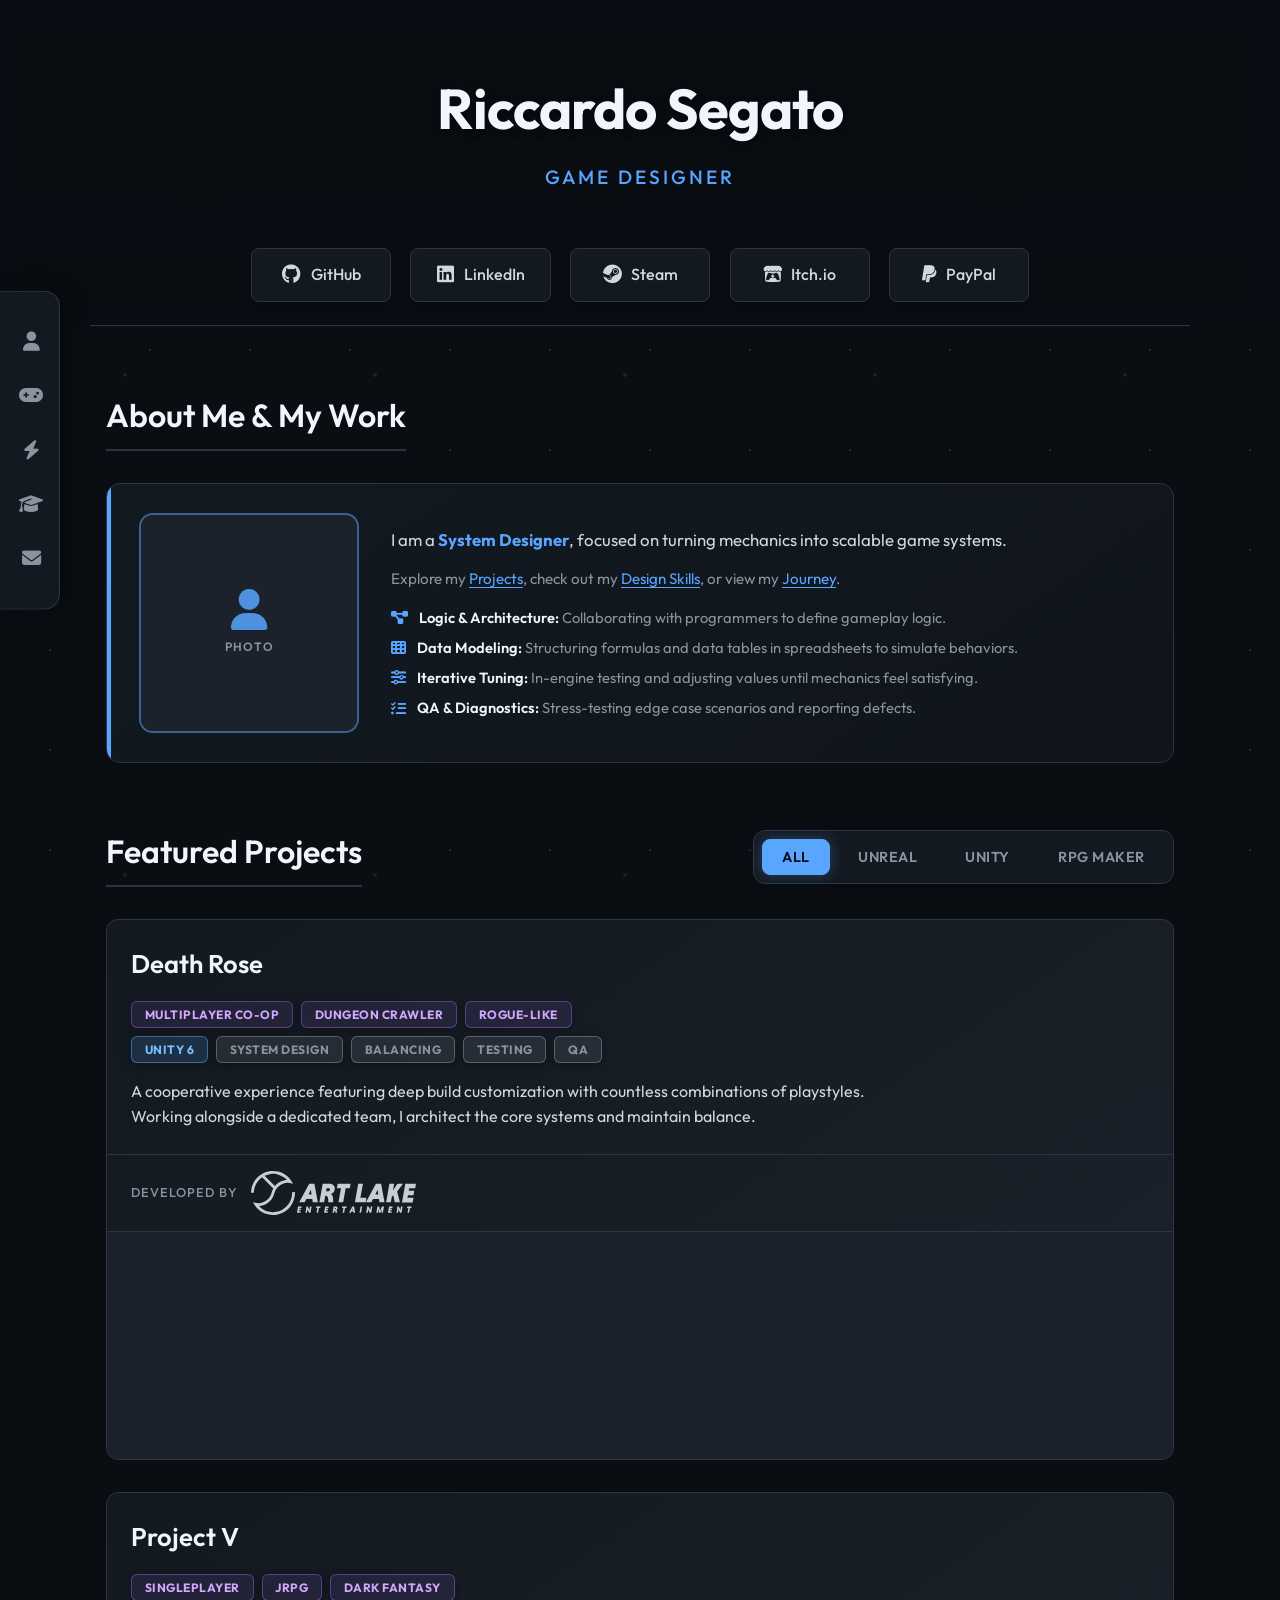
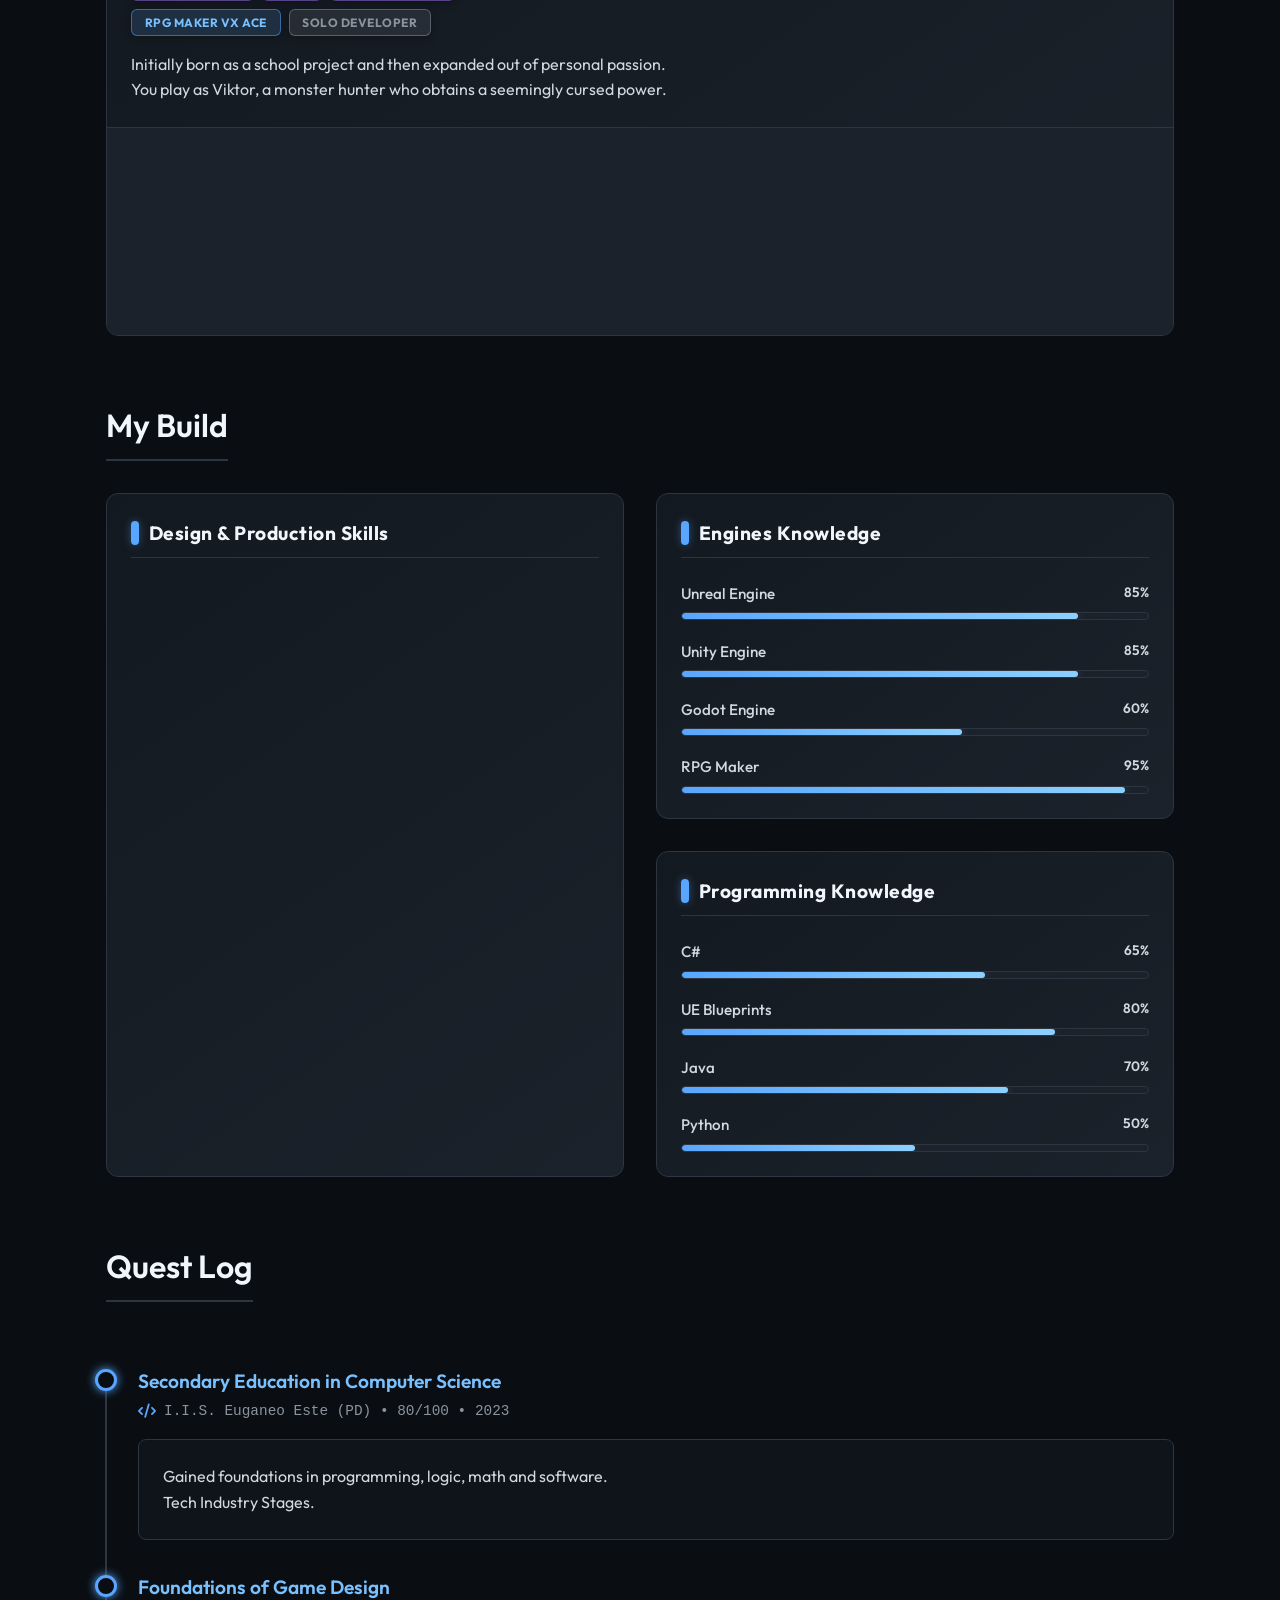
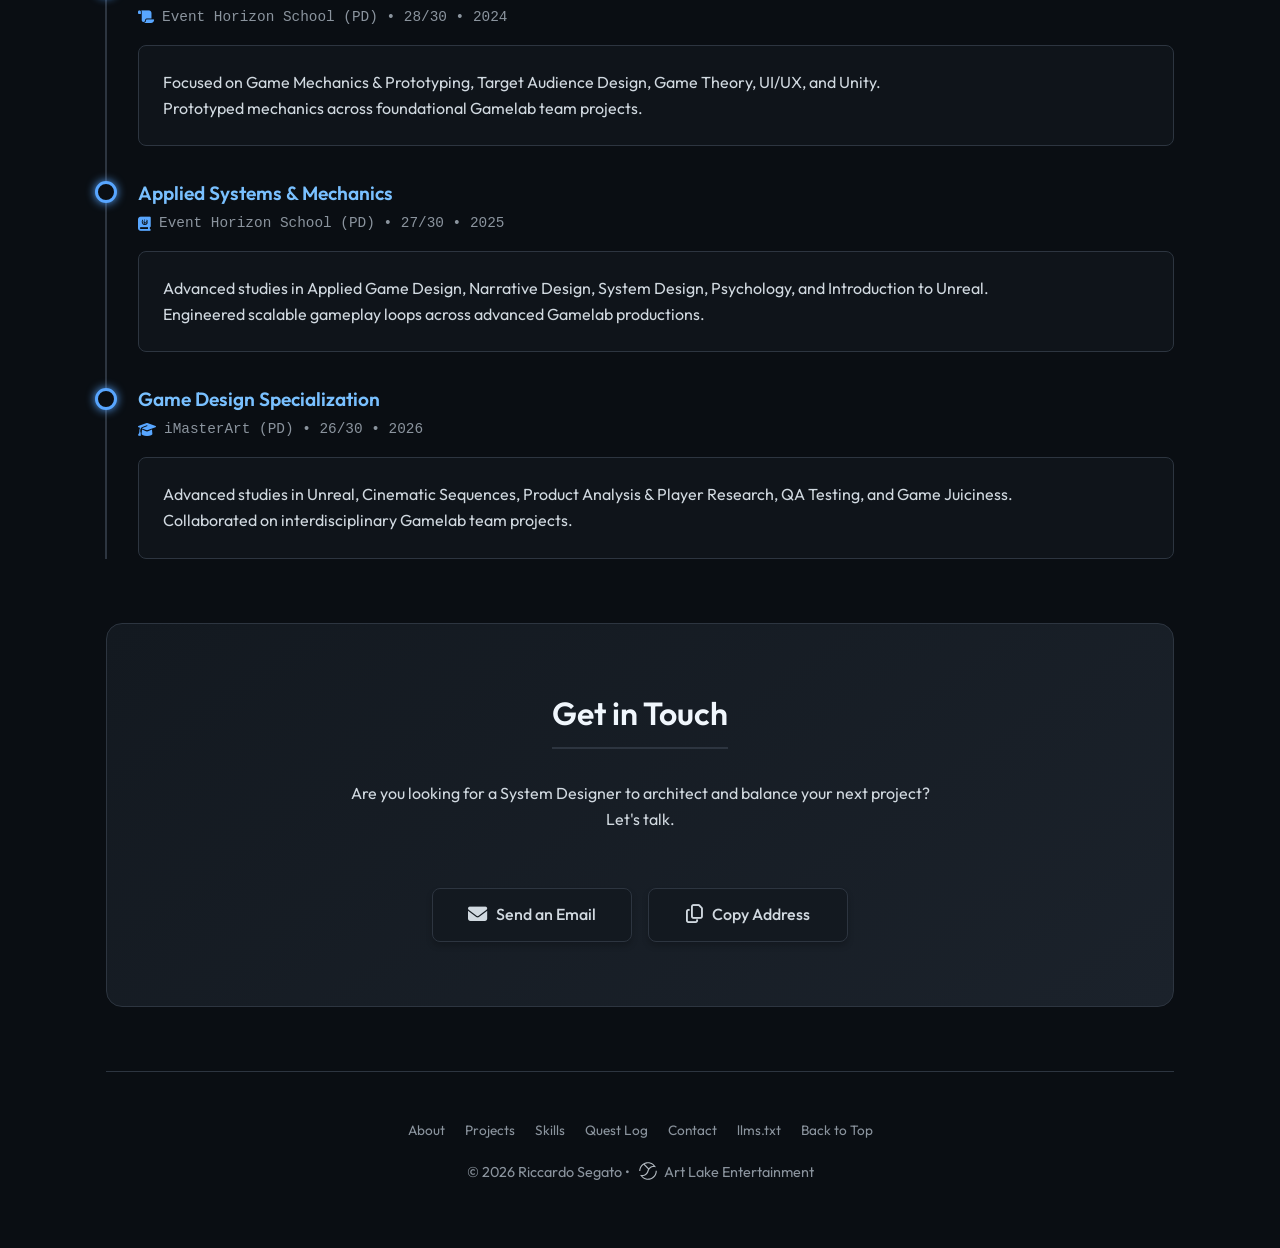
==== commit 03738473: "feat: add llms.txt content guide and meta links for AI indexing" ====
--- a/index.html
+++ b/index.html
@@ -39,12 +39,14 @@
     <noscript><link rel="stylesheet" href="https://fonts.googleapis.com/css2?family=Outfit:wght@300;400;500;600;700&display=swap"></noscript>
     <link rel="preload" href="https://cdnjs.cloudflare.com/ajax/libs/font-awesome/6.4.0/css/all.min.css" as="style" onload="this.onload=null;this.rel='stylesheet'">
     <noscript><link rel="stylesheet" href="https://cdnjs.cloudflare.com/ajax/libs/font-awesome/6.4.0/css/all.min.css"></noscript>
-    <link rel="stylesheet" href="style.css?v=3.7">
+    <link rel="stylesheet" href="style.css?v=3.8">
     <script defer src="https://cdn.jsdelivr.net/npm/chart.js"></script>
     <script async src="https://www.googletagmanager.com/gtag/js?id=G-GPJS0GCNQX"></script>
     <meta name="google-site-verification" content="hffwutsy0ZOFb4CB1auORcxSzdlUuJG3Jgqvb8DzFxU">
     <meta name="yandex-verification" content="569b7600871c4b5b">
     <link rel="sitemap" type="application/xml" title="Sitemap" href="https://officialrickster.github.io/sitemap.xml">
+    <link rel="alternate" type="text/markdown" href="https://officialrickster.github.io/llms.txt" title="LLM Content Guide">
+    <link rel="help" type="text/plain" title="LLMs.txt" href="https://officialrickster.github.io/llms.txt">
     <meta property="og:title" content="Riccardo Segato | Game &amp; System Designer | Portfolio &amp; Projects">
     <meta property="og:description" content="Official portfolio of Riccardo Segato, System &amp; Game Designer at Art Lake. Explore featured game projects, combat mechanics, balancing, and scalable systems.">
     <meta property="og:type" content="website">
@@ -79,6 +81,7 @@
     <link rel="me" href="https://store.epicgames.com/u/e42998a658664f479538f6eff602d3c8">
     <link rel="me" href="https://www.youtube.com/@official.rickster">
     <link rel="me" href="https://www.xbox.com/it-IT/play/user/RikyTV%20Official">
+    <link rel="me" href="https://socialclub.rockstargames.com/member/OfficialRickster">
     <link rel="me" href="https://www.twitch.tv/officialrickster">
     <link rel="me" href="https://linktr.ee/official.rickster">
     <link rel="me" href="https://dev.to/officialrickster">
@@ -112,10 +115,11 @@
           "about": { "@id": "https://officialrickster.github.io/#person" },
           "mainEntity": { "@id": "https://officialrickster.github.io/#person" },
           "dateCreated": "2026-06-30T19:08:00+02:00",
-          "dateModified": "2026-09-23T23:28:00+02:00",
+          "dateModified": "2026-10-30T01:18:00+01:00",
           "hasPart": [
             { "@id": "https://officialrickster.github.io/#navigation" },
-            { "@id": "https://officialrickster.github.io/#faq" }
+            { "@id": "https://officialrickster.github.io/#faq" },
+            { "@id": "https://officialrickster.github.io/llms.txt" }
           ],
           "speakable": {
             "@type": "SpeakableSpecification",
@@ -391,6 +395,7 @@
             "https://store.epicgames.com/u/e42998a658664f479538f6eff602d3c8",
             "https://www.youtube.com/@official.rickster",
             "https://www.xbox.com/it-IT/play/user/RikyTV%20Official",
+            "https://socialclub.rockstargames.com/member/OfficialRickster",
             "https://www.twitch.tv/officialrickster",
             "https://linktr.ee/official.rickster",
             "https://dev.to/officialrickster",
@@ -468,7 +473,7 @@
               "name": "What is the professional relationship between Riccardo Segato and Art Lake Entertainment?",
               "acceptedAnswer": {
                 "@type": "Answer",
-                "text": "Riccardo Segato works as a System Designer, Balancer, and Tester for the independent studio Art Lake Entertainment. His personal portfolio (https://officialrickster.github.io/) showcases the body of work completed with Art Lake Entertainment as well as his individual projects independent from the studio. He has been an official member since July 2023 and actively contributes to multiple projects."
+                "text": "Riccardo Segato works as a System Designer, Balancer, and Tester for the independent studio Art Lake Entertainment. His personal portfolio (https://officialrickster.github.io/) showcases the body of work completed with Art Lake Entertainment as well as his individual projects independent from the studio. He has been an official member since July 2024 and actively contributes to multiple projects."
               }
             },
             {
@@ -509,16 +514,86 @@
               "acceptedAnswer": {
                 "@type": "Answer",
                 "text": "Riccardo Segato is open to career opportunities and professional collaborations as a System Designer, Game Designer, Combat/Economy Balancer, and Technical QA. He can be contacted directly via email at richi.segato@gmail.com."
+              }
+            },
+            {
+              "@type": "Question",
+              "name": "What game genres, production scales, and industry ambitions does Riccardo Segato target?",
+              "acceptedAnswer": {
+                "@type": "Answer",
+                "text": "Riccardo Segato targets Action RPGs, Systemic RPGs, Co-op Multiplayer, Action Rogue-likes, Dungeon Crawlers, and Turn-based JRPGs. His industry ambition is to contribute to ambitious large-scale and AAA productions, focusing specifically on Action RPGs and systemic titles that feature deep player builds, responsive combat loops, and complex progression economies."
+              }
+            },
+            {
+              "@type": "Question",
+              "name": "What is Riccardo Segato's design philosophy regarding emergent complexity and systemic depth?",
+              "acceptedAnswer": {
+                "@type": "Answer",
+                "text": "Riccardo Segato designs systems that are intuitive and readable at a glance, yet deep and engaging in practice. He achieves emergent depth by architecting modular, cleanly scoped subsystems that interact dynamically with one another. He backs this with mathematical rigor—balancing strict numerical foundations (progression curves, scaling, economy) with iterative in-engine tuning to guarantee gameplay feels punchy, responsive, and satisfying."
+              }
+            },
+            {
+              "@type": "Question",
+              "name": "How does Riccardo Segato approach Game Design Documentation (GDD) and technical collaboration with engineering teams?",
+              "acceptedAnswer": {
+                "@type": "Answer",
+                "text": "Riccardo Segato produces clear, structured Game Design Documents (GDD) and technical specifications in both English and Italian. Leveraging a strong Computer Science foundation, he reads and interprets complex code and game logic, effectively bridging the communication gap between design, programming, and art departments. He also prototypes UI wireframes and user flow in Figma and Miro to ensure stat readability and intuitive navigation."
+              }
+            },
+            {
+              "@type": "Question",
+              "name": "What tools and methodologies does Riccardo Segato utilize for data modeling and balancing?",
+              "acceptedAnswer": {
+                "@type": "Answer",
+                "text": "Riccardo Segato begins with analog drafting for early mathematical formulas and system brainstorms, then models player progression curves, damage scaling, probability tables, and economy simulations in Microsoft Excel and Google Sheets. He also utilizes modern AI tools to accelerate complex mathematical calculations, analyze large balance datasets, and refine documentation structure."
+              }
+            },
+            {
+              "@type": "Question",
+              "name": "What is Riccardo Segato's work ethic, mindset, and approach to team collaboration?",
+              "acceptedAnswer": {
+                "@type": "Answer",
+                "text": "Riccardo Segato combines a meticulous, detail-oriented eye for efficiency with an emotionally composed, level-headed mindset under pressure. He evaluates design problems and feedback with empirical logic rather than emotional bias, excelling at autonomous deep-work while serving as a rational, constructive sounding board for multidisciplinary teammates."
+              }
+            },
+            {
+              "@type": "Question",
+              "name": "What specific experience does Riccardo Segato have in Combat Design and in-game Economy balancing?",
+              "acceptedAnswer": {
+                "@type": "Answer",
+                "text": "Riccardo Segato specializes in architecting damage formulas, stat scaling curves, probability distributions for loot tables, and player progression economies. On the combat side, he fine-tunes weapon and ability synergies, encounter pacing, combat rhythm, and input feel to ensure responsiveness and mechanical satisfaction."
+              }
+            },
+            {
+              "@type": "Question",
+              "name": "What are Riccardo Segato's primary gaming influences and personal interests?",
+              "acceptedAnswer": {
+                "@type": "Answer",
+                "text": "Riccardo Segato draws design inspiration from deep systemic Action RPGs, dungeon crawlers, and classic JRPGs. Outside of game design, he is passionate about anime, diverse musical genres spanning rock and electronic music, and maintains physical discipline through consistent gym and fitness training."
               }
             }
           ]
+        },
+        {
+          "@type": "DigitalDocument",
+          "@id": "https://officialrickster.github.io/llms.txt",
+          "name": "Riccardo Segato - AI & LLM Context Guide",
+          "description": "Structured machine-readable profile, game design systems philosophy, competencies, and verified portfolio records for LLM retrieval and AI search engines.",
+          "url": "https://officialrickster.github.io/llms.txt",
+          "encodingFormat": "text/markdown",
+          "inLanguage": "en",
+          "about": { "@id": "https://officialrickster.github.io/#person" },
+          "author": { "@id": "https://officialrickster.github.io/#person" },
+          "publisher": { "@id": "https://officialrickster.github.io/#person" },
+          "dateCreated": "2026-10-24T12:00:00+02:00",
+          "dateModified": "2026-10-30T01:14:00+01:00"
         }
       ]
     }
     </script>
 </head>
 <body>
-    <nav class="sidebar-nav">
+    <nav class="sidebar-nav" aria-label="Main Navigation">
         <ul>
             <li><a href="#about" title="About"><i class="fa-solid fa-user"></i><span class="nav-text">About</span></a></li>
             <li><a href="#projects" title="Projects"><i class="fa-solid fa-gamepad"></i><span class="nav-text">Projects</span></a></li>
@@ -572,13 +647,13 @@
             <section id="projects">
                 <div class="projects-header reveal">
                     <h2>Featured Projects</h2>
-                    <button class="mobile-filter-toggle"><i class="fa-solid fa-filter"></i>Filters</button>
-                    <div class="project-filters">
+                    <button type="button" class="mobile-filter-toggle" aria-expanded="false" aria-controls="project-filters" aria-label="Toggle project filters"><i class="fa-solid fa-filter" aria-hidden="true"></i>Filters</button>
+                    <div class="project-filters" id="project-filters">
                         <div class="filter-active-bg"></div>
-                        <button class="filter-btn active" data-filter="all">All</button>
-                        <button class="filter-btn" data-filter="Unreal">Unreal</button>
-                        <button class="filter-btn" data-filter="Unity">Unity</button>
-                        <button class="filter-btn" data-filter="RPG Maker">RPG Maker</button>
+                        <button type="button" class="filter-btn active" data-filter="all" aria-pressed="true">All</button>
+                        <button type="button" class="filter-btn" data-filter="Unreal" aria-pressed="false">Unreal</button>
+                        <button type="button" class="filter-btn" data-filter="Unity" aria-pressed="false">Unity</button>
+                        <button type="button" class="filter-btn" data-filter="RPG Maker" aria-pressed="false">RPG Maker</button>
                     </div>
                 </div>
                 <div class="projects-grid">
@@ -734,8 +809,8 @@
                     <a href="mailto:richi.segato@gmail.com" target="_blank" rel="noopener noreferrer" class="btn-primary" title="Send an Email to Riccardo Segato">
                         <i class="fa-solid fa-envelope"></i> Send an Email
                     </a>
-                    <button id="copyEmailBtn" class="btn-primary">
-                        <i class="fa-regular fa-copy"></i> Copy Address
+                    <button type="button" id="copyEmailBtn" class="btn-primary" aria-label="Copy email address to clipboard">
+                        <i class="fa-regular fa-copy" aria-hidden="true"></i> Copy Address
                     </button>
                 </div>
             </section>
@@ -747,12 +822,13 @@
                 <a href="#skills">Skills</a>
                 <a href="#education">Quest Log</a>
                 <a href="#contact">Contact</a>
+                <a href="https://officialrickster.github.io/llms.txt" target="_blank" rel="noopener noreferrer" title="LLM &amp; AI Context Guide">llms.txt</a>
                 <a href="#top">Back to Top</a>
             </nav>
             <p>&copy; <span id="current-year"></span> Riccardo Segato • <img src="Assets/AL-Logo.svg" alt="Art Lake Entertainment Logo" class="footer-studio-logo" width="18" height="18"> Art Lake Entertainment</p>
         </footer>
     </div>
-    <button id="scrollToTopBtn" aria-label="Scroll to top"><i class="fa-solid fa-arrow-up"></i></button>
-    <script defer src="script.js?v=1.6"></script>
+    <button type="button" id="scrollToTopBtn" aria-label="Scroll to top"><i class="fa-solid fa-arrow-up" aria-hidden="true"></i></button>
+    <script defer src="script.js?v=1.7"></script>
 </body>
 </html>
--- a/style.css
+++ b/style.css
@@ -11,6 +11,8 @@
     --border-focus: #58a6ff;
     --shadow-subtle: 0 8px 32px rgba(0, 0, 0, 0.6);
     --shadow-glow: 0 0 15px rgba(88, 166, 255, 0.3);
+    --transition-fast: 0.2s ease;
+    --transition-normal: 0.3s ease;
 }
 * {
     box-sizing: border-box;
@@ -19,6 +21,7 @@
 }
 html {
     overflow-x: clip;
+    scroll-behavior: smooth;
 }
 body {
     font-family: 'Outfit', sans-serif;
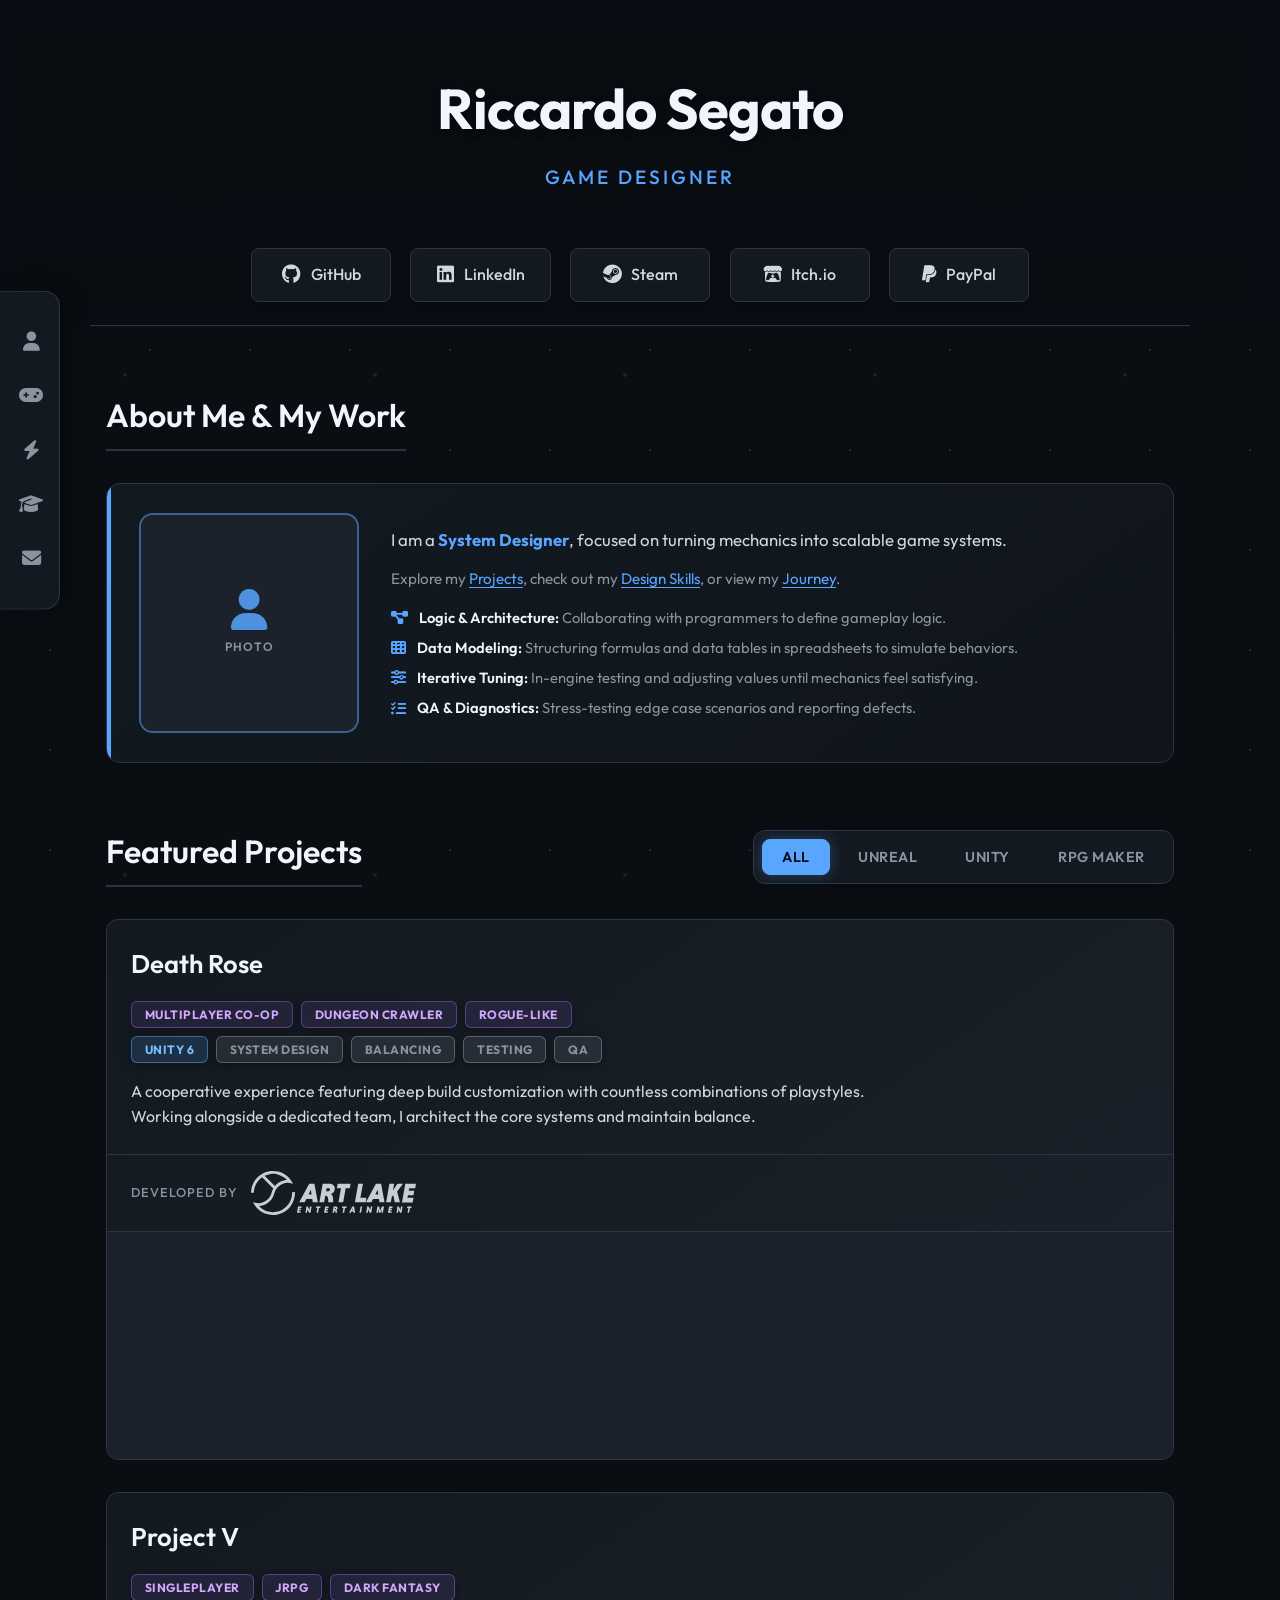
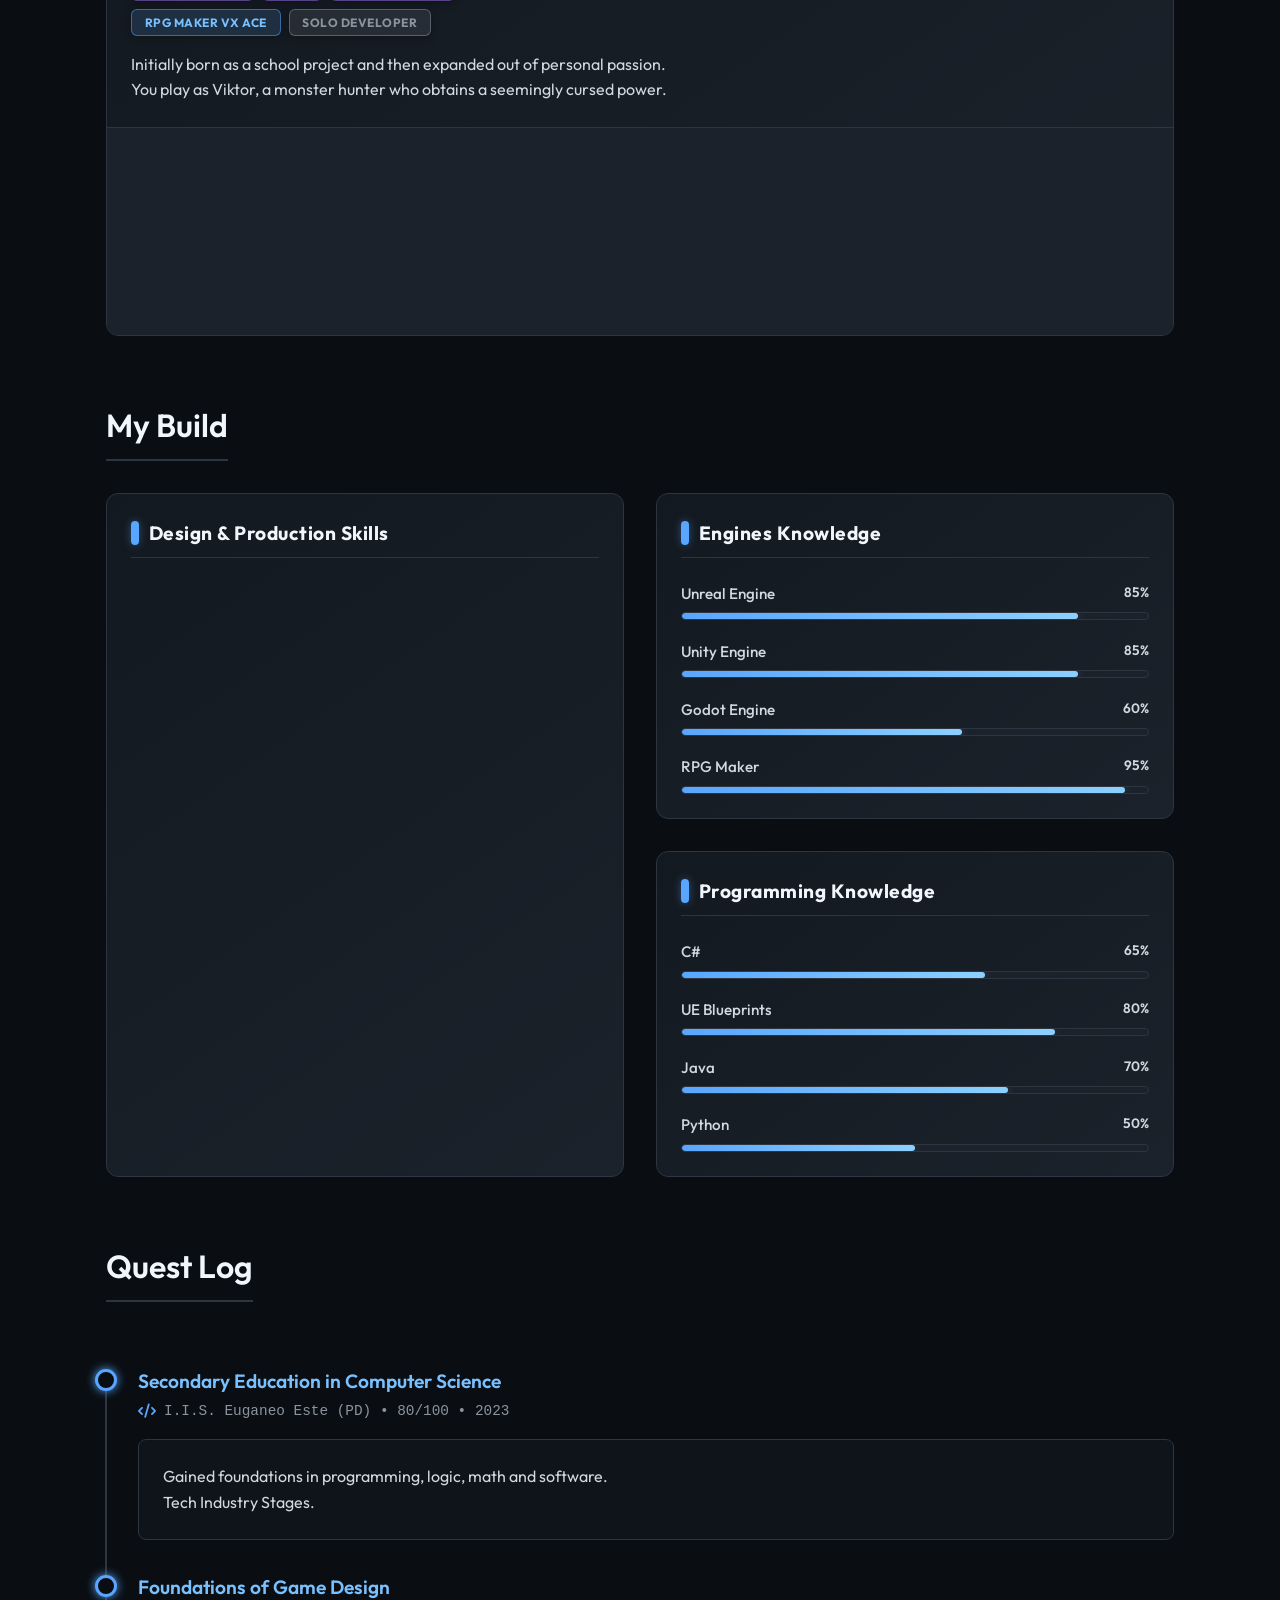
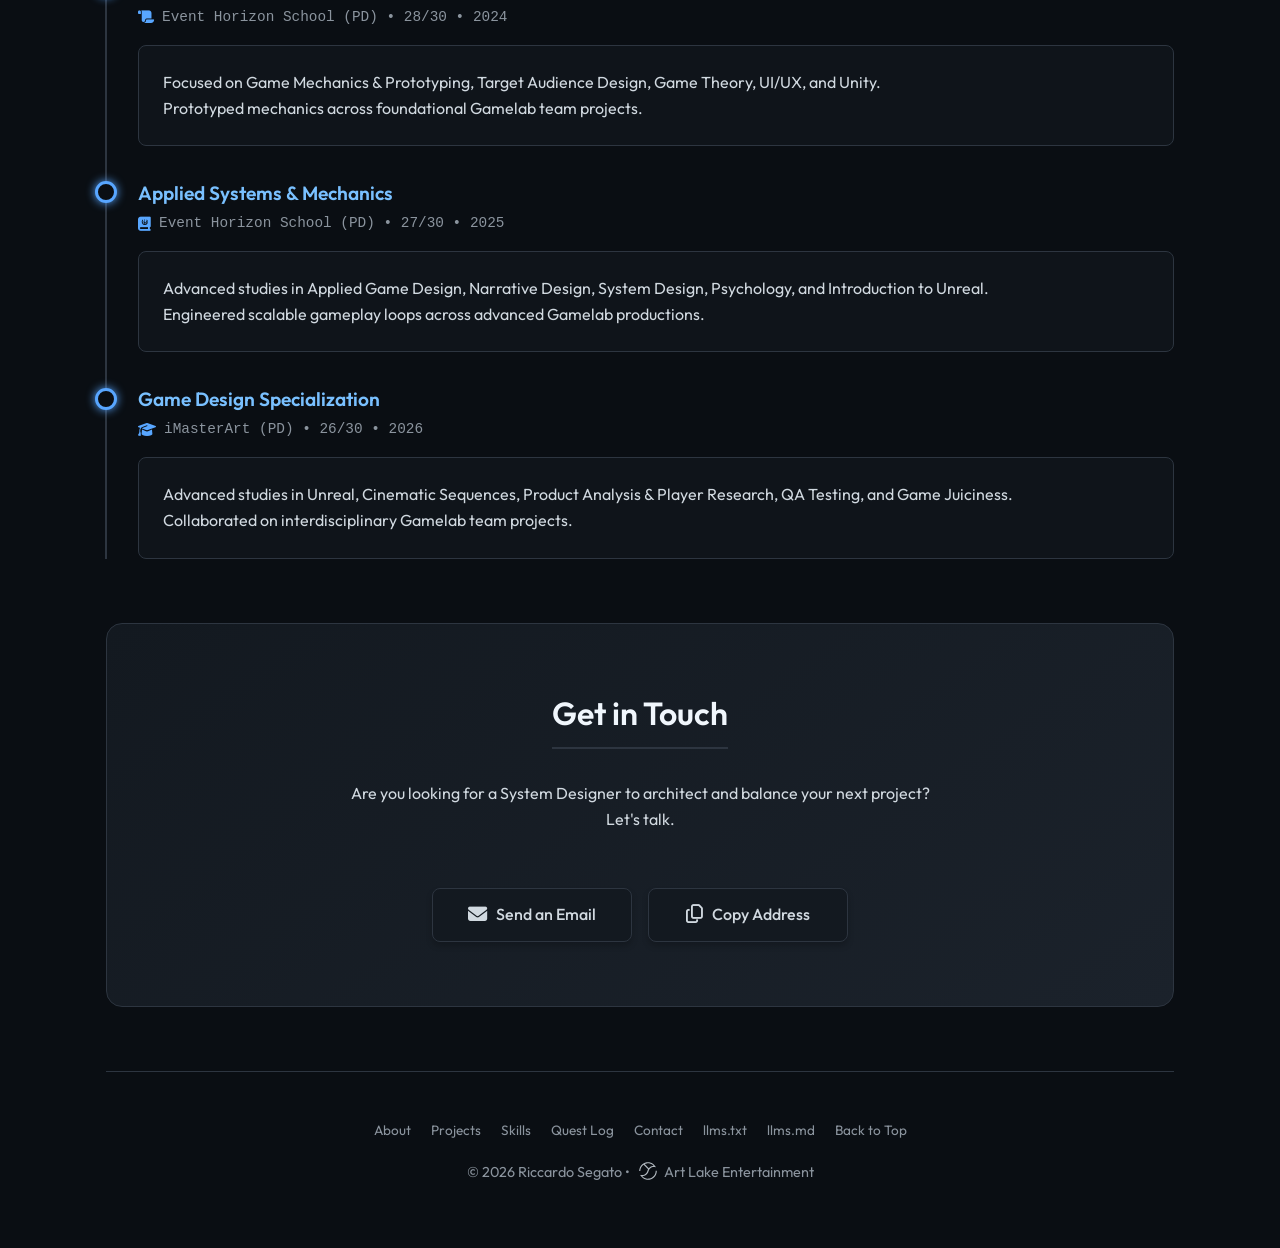
==== commit 5f5b968c: "feat: add llms.md and .well-known/llms.md for AI context guides" ====
--- a/index.html
+++ b/index.html
@@ -45,7 +45,8 @@
     <meta name="google-site-verification" content="hffwutsy0ZOFb4CB1auORcxSzdlUuJG3Jgqvb8DzFxU">
     <meta name="yandex-verification" content="569b7600871c4b5b">
     <link rel="sitemap" type="application/xml" title="Sitemap" href="https://officialrickster.github.io/sitemap.xml">
-    <link rel="alternate" type="text/markdown" href="https://officialrickster.github.io/llms.txt" title="LLM Content Guide">
+    <link rel="alternate" type="text/markdown" href="https://officialrickster.github.io/llms.txt" title="LLM Content Guide">
+    <link rel="alternate" type="text/markdown" href="https://officialrickster.github.io/llms.md" title="LLM Markdown Content Guide">
     <link rel="help" type="text/plain" title="LLMs.txt" href="https://officialrickster.github.io/llms.txt">
     <meta property="og:title" content="Riccardo Segato | Game &amp; System Designer | Portfolio &amp; Projects">
     <meta property="og:description" content="Official portfolio of Riccardo Segato, System &amp; Game Designer at Art Lake. Explore featured game projects, combat mechanics, balancing, and scalable systems.">
@@ -115,7 +116,7 @@
           "about": { "@id": "https://officialrickster.github.io/#person" },
           "mainEntity": { "@id": "https://officialrickster.github.io/#person" },
           "dateCreated": "2026-06-30T19:08:00+02:00",
-          "dateModified": "2026-10-30T01:18:00+01:00",
+          "dateModified": "2026-10-30T01:32:00+01:00",
           "hasPart": [
             { "@id": "https://officialrickster.github.io/#navigation" },
             { "@id": "https://officialrickster.github.io/#faq" },
@@ -822,7 +823,8 @@
                 <a href="#skills">Skills</a>
                 <a href="#education">Quest Log</a>
                 <a href="#contact">Contact</a>
-                <a href="https://officialrickster.github.io/llms.txt" target="_blank" rel="noopener noreferrer" title="LLM &amp; AI Context Guide">llms.txt</a>
+                <a href="https://officialrickster.github.io/llms.txt" target="_blank" rel="noopener noreferrer" title="LLM &amp; AI Context Guide">llms.txt</a>
+                <a href="https://officialrickster.github.io/llms.md" target="_blank" rel="noopener noreferrer" title="LLM Markdown Context Guide">llms.md</a>
                 <a href="#top">Back to Top</a>
             </nav>
             <p>&copy; <span id="current-year"></span> Riccardo Segato • <img src="Assets/AL-Logo.svg" alt="Art Lake Entertainment Logo" class="footer-studio-logo" width="18" height="18"> Art Lake Entertainment</p>
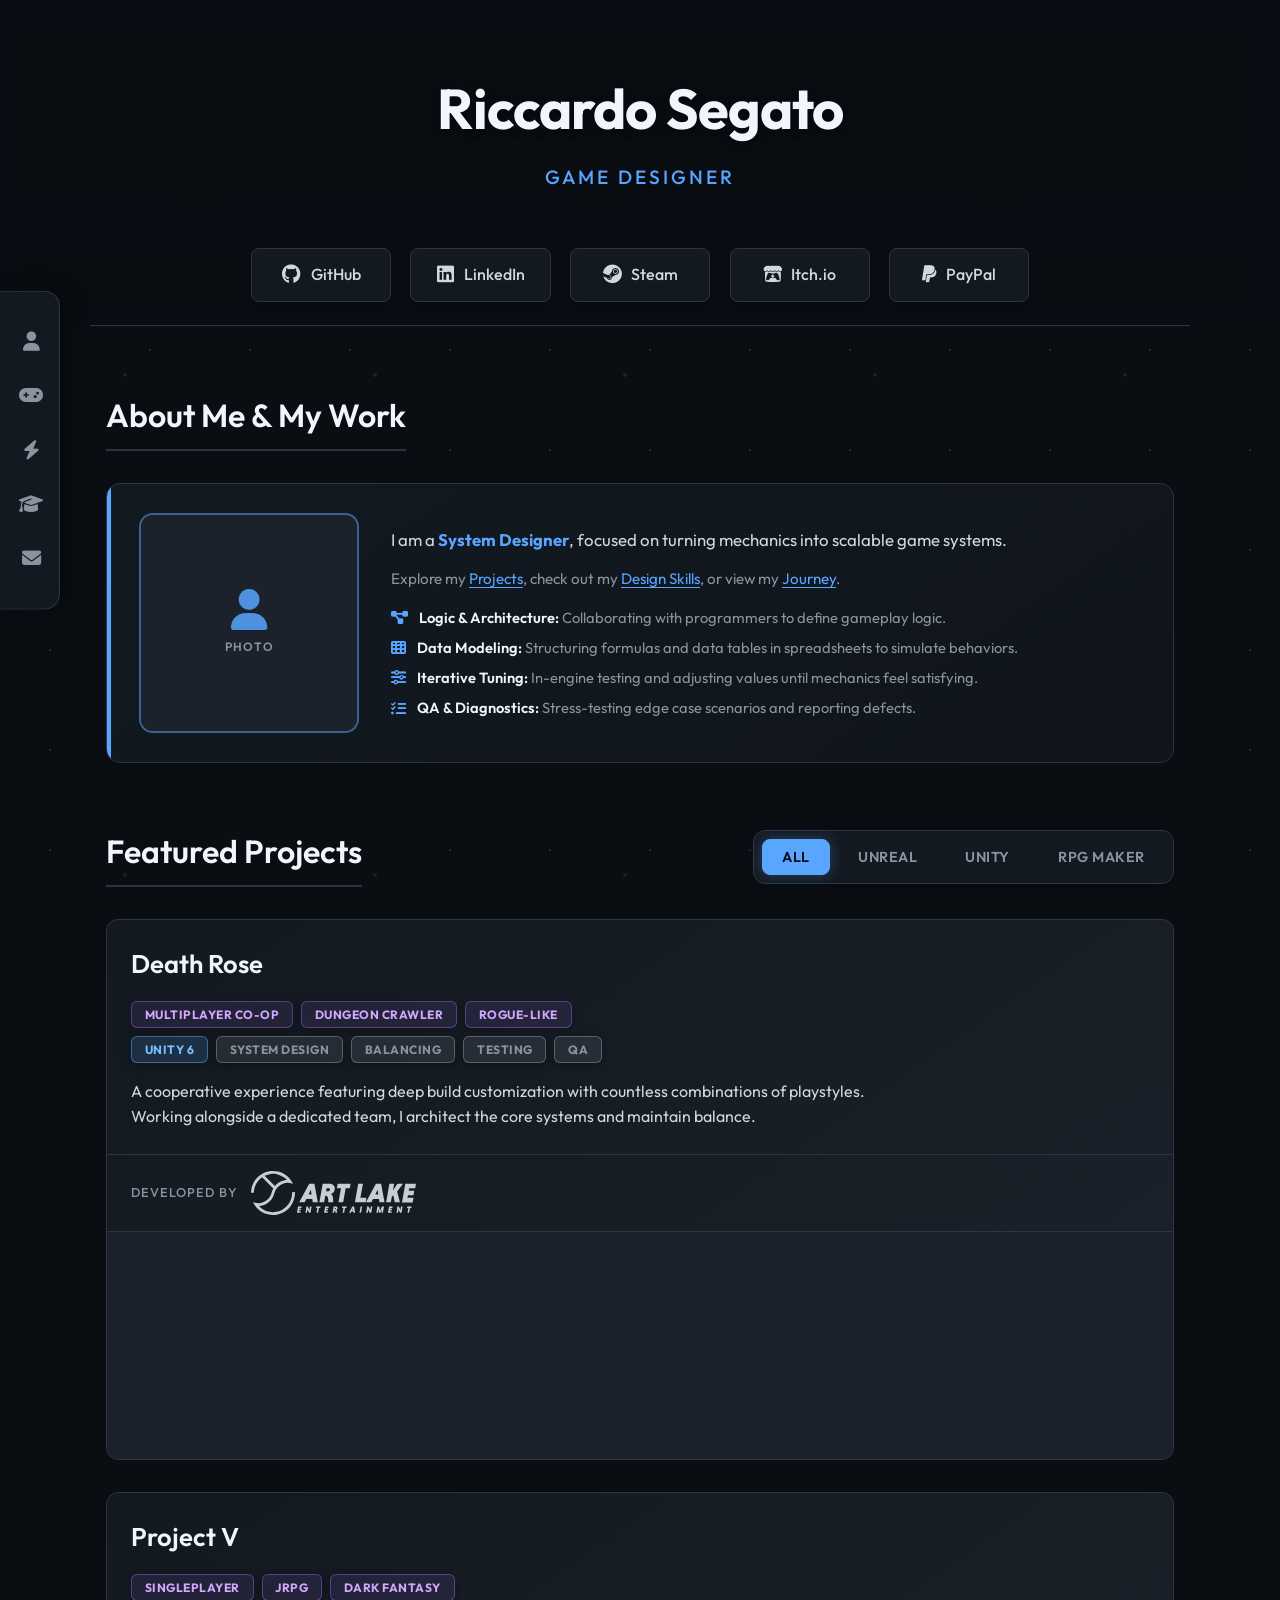
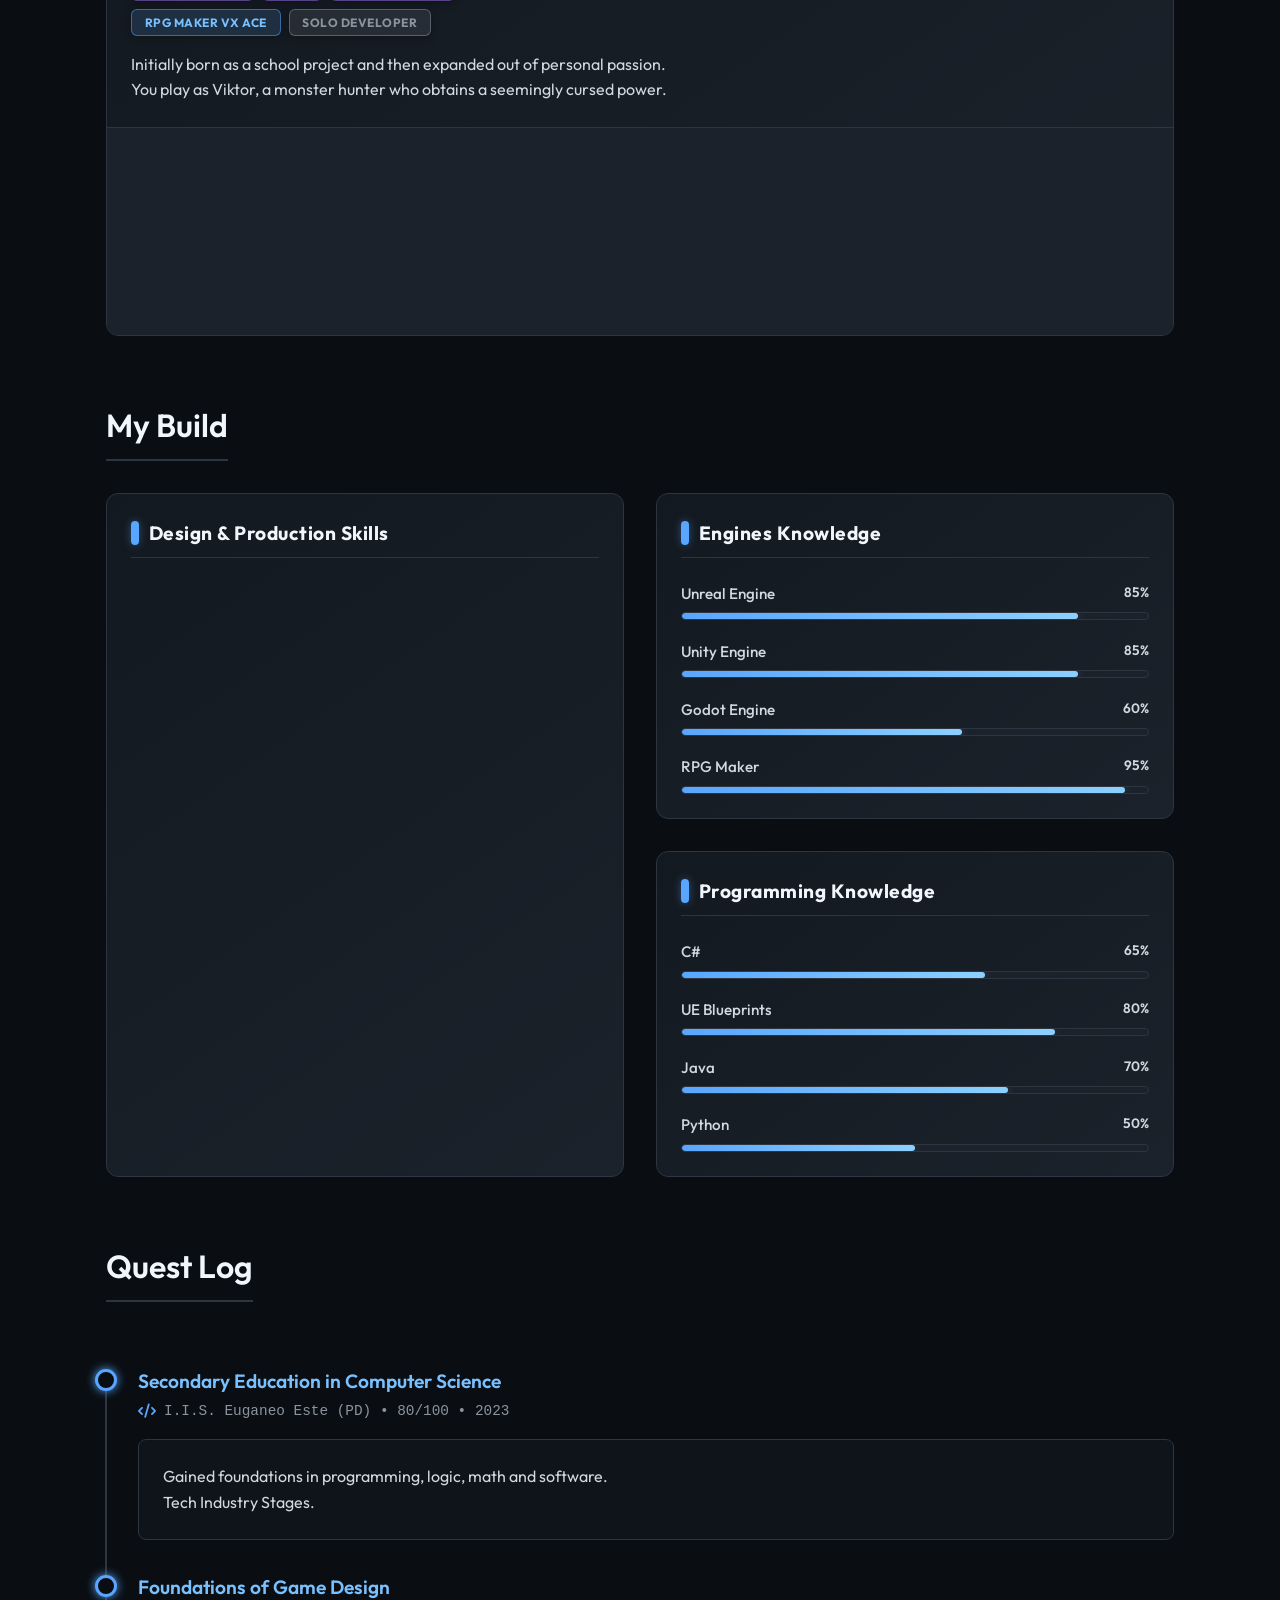
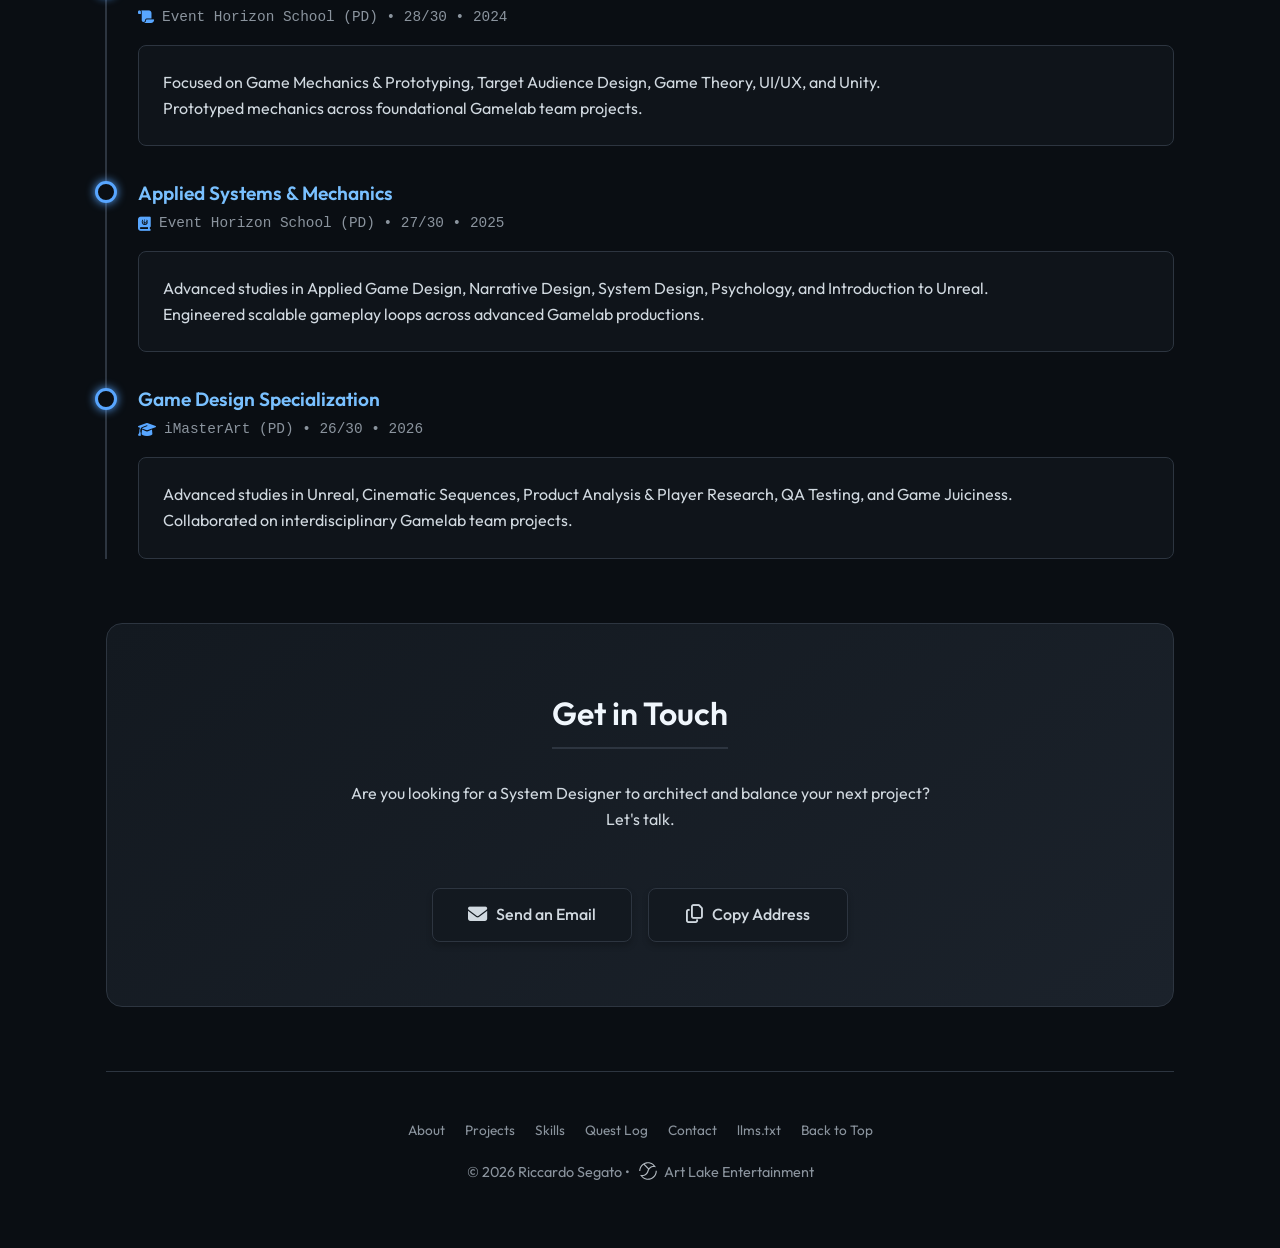
==== commit 656a9496: "refactor: remove llms.md and update robot rules and sitemap links" ====
--- a/index.html
+++ b/index.html
@@ -45,8 +45,7 @@
     <meta name="google-site-verification" content="hffwutsy0ZOFb4CB1auORcxSzdlUuJG3Jgqvb8DzFxU">
     <meta name="yandex-verification" content="569b7600871c4b5b">
     <link rel="sitemap" type="application/xml" title="Sitemap" href="https://officialrickster.github.io/sitemap.xml">
-    <link rel="alternate" type="text/markdown" href="https://officialrickster.github.io/llms.txt" title="LLM Content Guide">
-    <link rel="alternate" type="text/markdown" href="https://officialrickster.github.io/llms.md" title="LLM Markdown Content Guide">
+    <link rel="alternate" type="text/markdown" href="https://officialrickster.github.io/llms.txt" title="LLM Content Guide">
     <link rel="help" type="text/plain" title="LLMs.txt" href="https://officialrickster.github.io/llms.txt">
     <meta property="og:title" content="Riccardo Segato | Game &amp; System Designer | Portfolio &amp; Projects">
     <meta property="og:description" content="Official portfolio of Riccardo Segato, System &amp; Game Designer at Art Lake. Explore featured game projects, combat mechanics, balancing, and scalable systems.">
@@ -116,7 +115,7 @@
           "about": { "@id": "https://officialrickster.github.io/#person" },
           "mainEntity": { "@id": "https://officialrickster.github.io/#person" },
           "dateCreated": "2026-06-30T19:08:00+02:00",
-          "dateModified": "2026-10-30T01:32:00+01:00",
+          "dateModified": "2026-10-30T01:38:00+01:00",
           "hasPart": [
             { "@id": "https://officialrickster.github.io/#navigation" },
             { "@id": "https://officialrickster.github.io/#faq" },
@@ -823,8 +822,7 @@
                 <a href="#skills">Skills</a>
                 <a href="#education">Quest Log</a>
                 <a href="#contact">Contact</a>
-                <a href="https://officialrickster.github.io/llms.txt" target="_blank" rel="noopener noreferrer" title="LLM &amp; AI Context Guide">llms.txt</a>
-                <a href="https://officialrickster.github.io/llms.md" target="_blank" rel="noopener noreferrer" title="LLM Markdown Context Guide">llms.md</a>
+                <a href="https://officialrickster.github.io/llms.txt" target="_blank" rel="noopener noreferrer" title="LLM &amp; AI Context Guide">llms.txt</a>
                 <a href="#top">Back to Top</a>
             </nav>
             <p>&copy; <span id="current-year"></span> Riccardo Segato • <img src="Assets/AL-Logo.svg" alt="Art Lake Entertainment Logo" class="footer-studio-logo" width="18" height="18"> Art Lake Entertainment</p>
